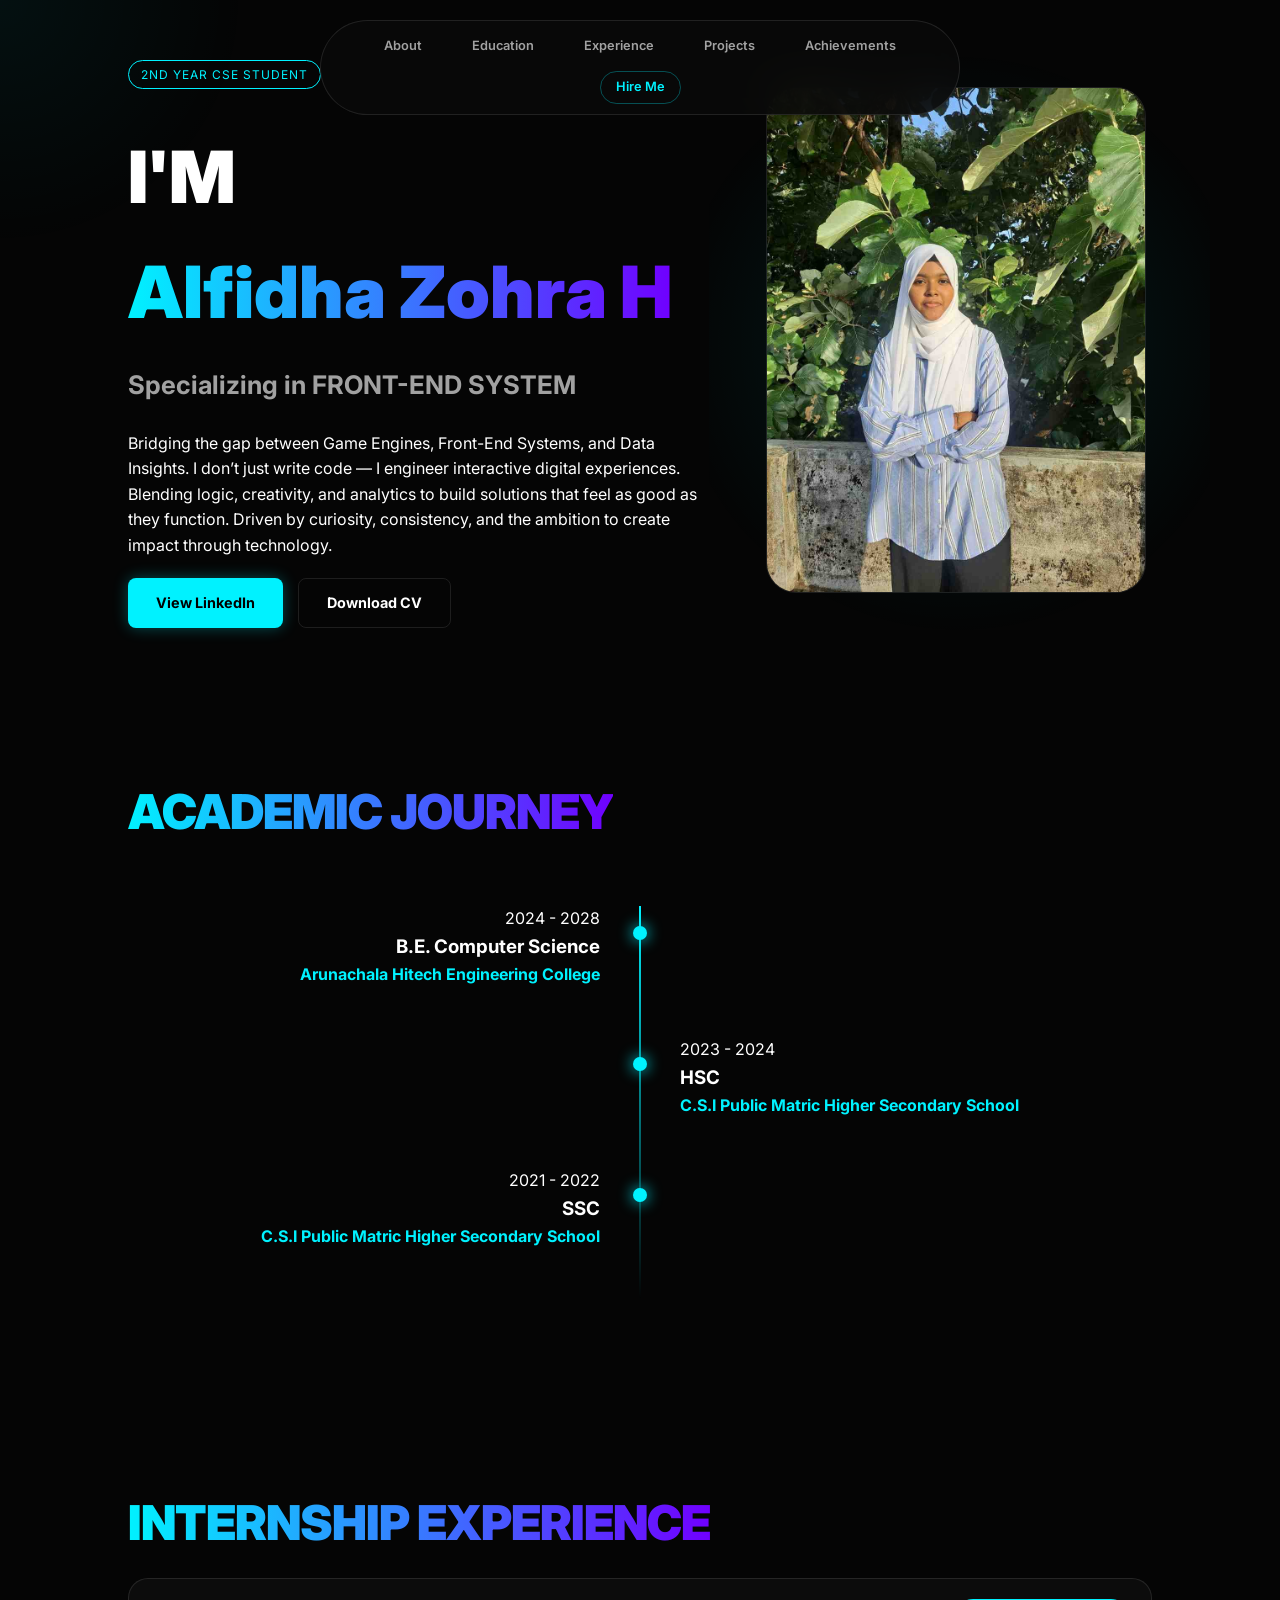
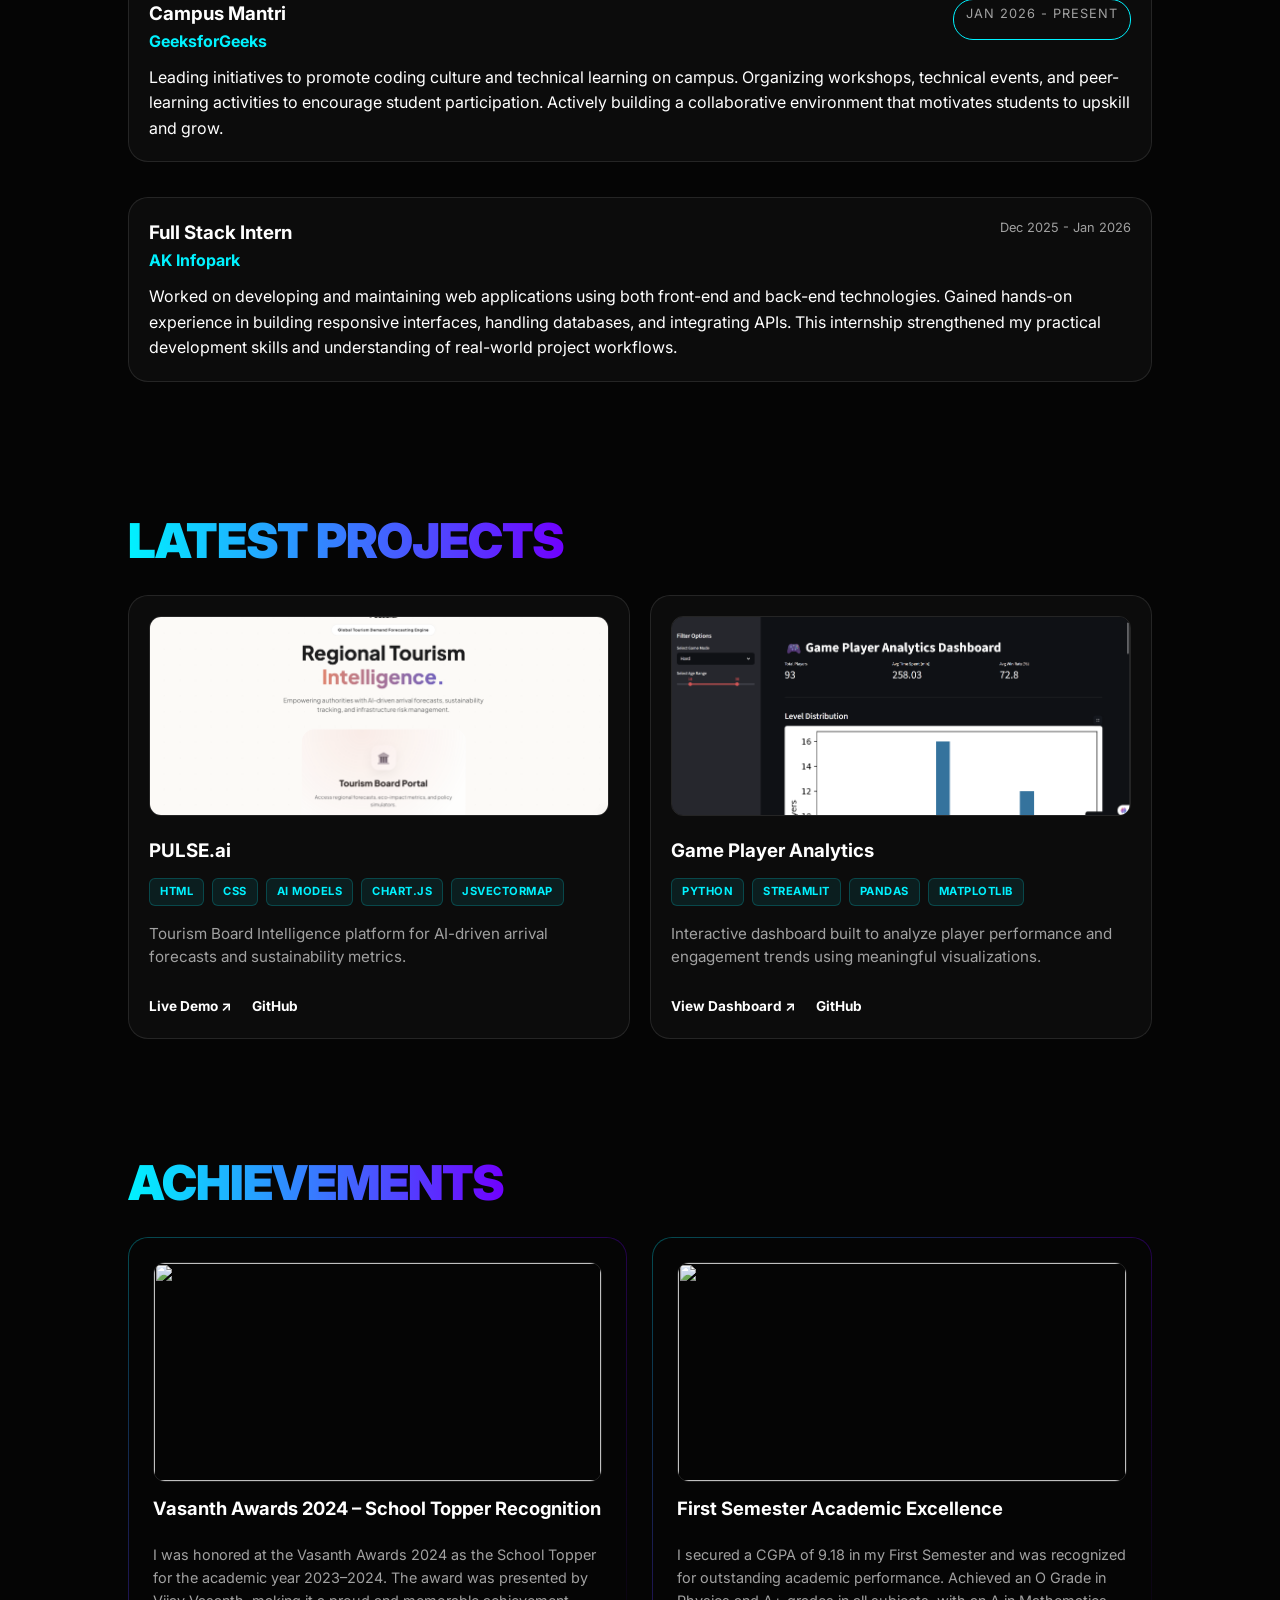
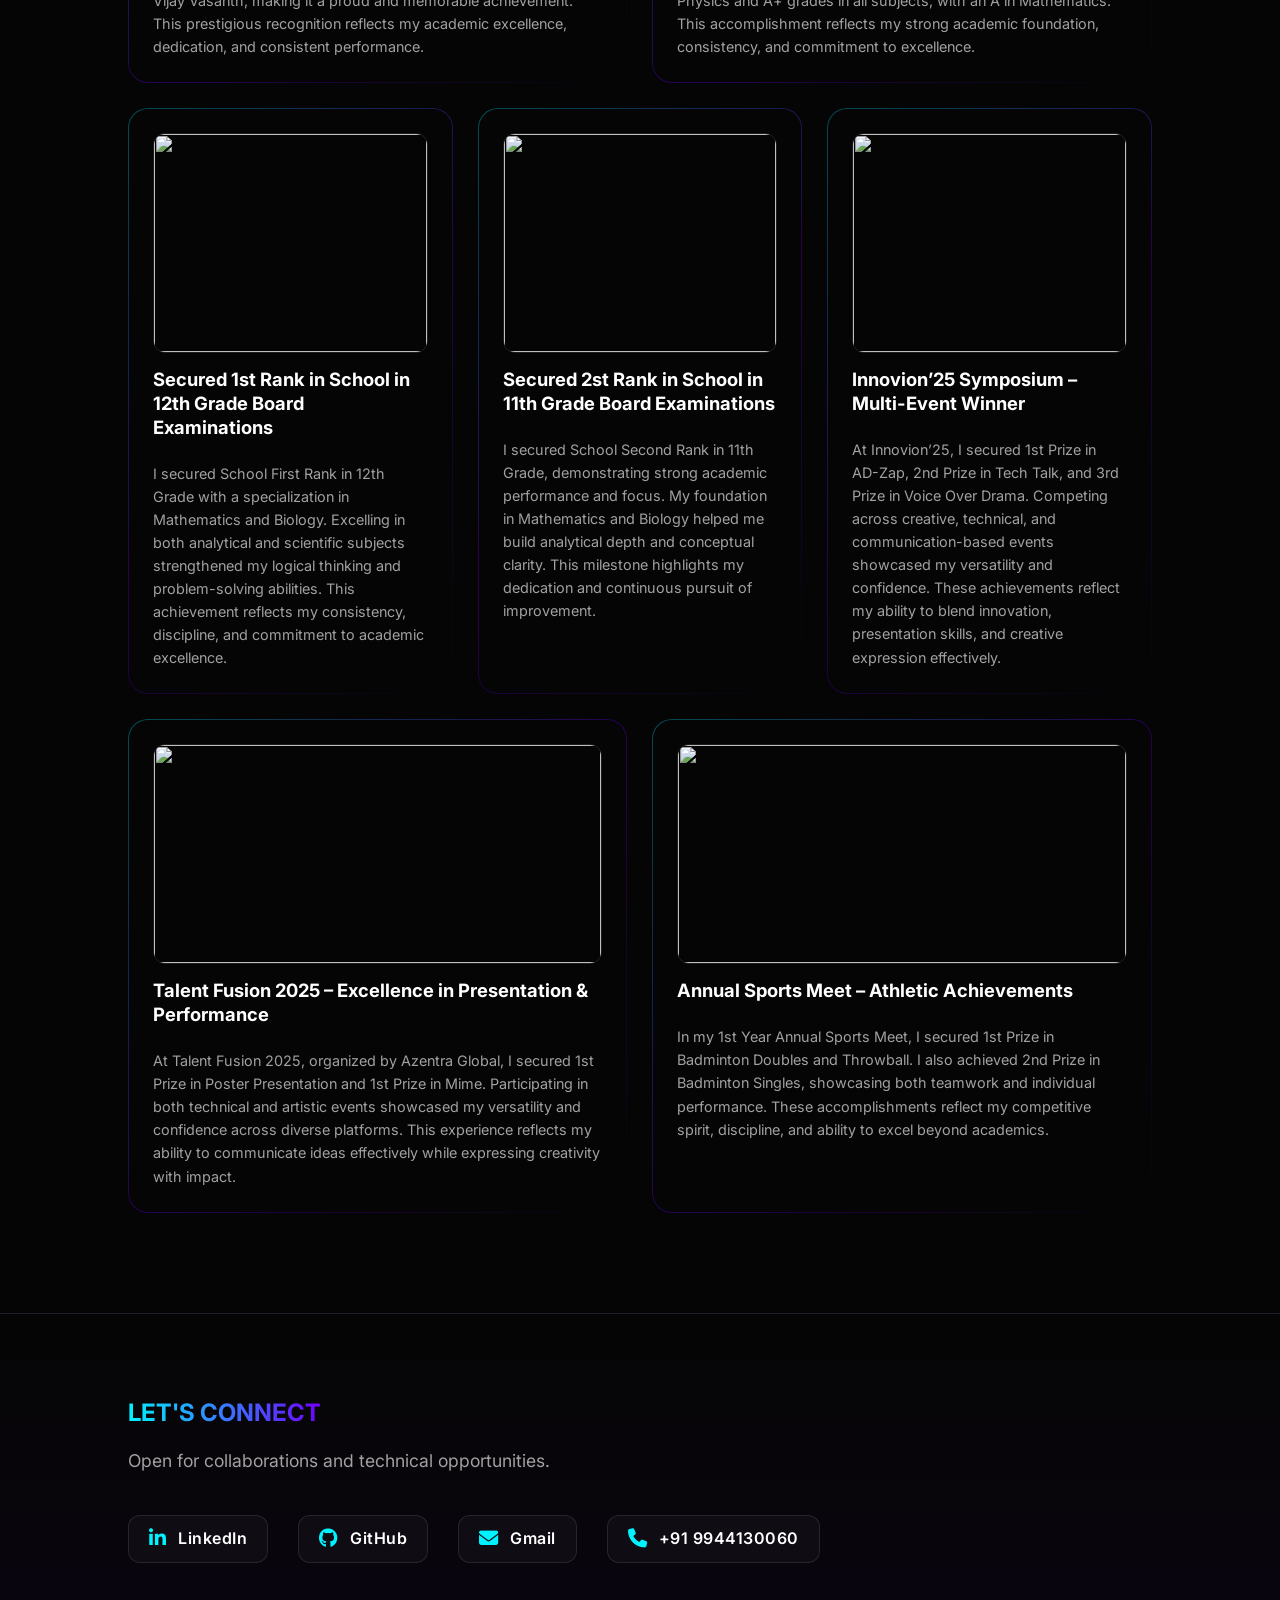
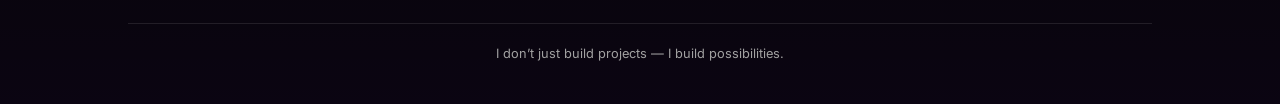
==== index.html @ 0b7560c4 "Added portfolio with pictures" ====
<!DOCTYPE html>
<html lang="en">
<head>
    <meta charset="UTF-8">
    <meta name="viewport" content="width=device-width, initial-scale=1.0">
    <title>Alfidha Zohra H</title>
    <link rel="stylesheet" href="style.css">
    <link href="https://fonts.googleapis.com/css2?family=Inter:wght@400;700;900&display=swap" rel="stylesheet">
    <link rel="stylesheet" href="https://cdnjs.cloudflare.com/ajax/libs/font-awesome/6.5.1/css/all.min.css">
</head>
<body>
    <div id="cursor-glow"></div>
    <nav>
        
        <div class="menu-toggle" id="mobile-menu">
            <span class="bar"></span>
            <span class="bar"></span>
            <span class="bar"></span>
        </div>

        <div class="nav-links" id="nav-list">
            <a href="#about">About</a>
            <a href="#education">Education</a>
            <a href="#experience">Experience</a>
            <a href="#projects">Projects</a>
            <a href="#achievements">Achievements</a>
            <a href="hireme.html" class="nav-cta">Hire Me</a>
        </div>
    </nav>

    <main>
        <section class="hero-section" id="about">
            <div class="hero-container reveal">
                <div class="hero-text">
                    <span class="badge">2nd Year CSE Student</span>
                    <h1 class="hero-name">I'M <span class="gradient-text">Alfidha Zohra H</span></h1>
                    <h2 class="hero-subtitle">Specializing in <span id="typewriter"></span></h2>
                    <p class="about-me">
                        Bridging the gap between Game Engines, Front-End Systems, and Data Insights. 
                        I don’t just write code — I engineer interactive digital experiences.
                        Blending logic, creativity, and analytics to build solutions that feel as good as they function.
                        Driven by curiosity, consistency, and the ambition to create impact through technology.
                    </p>
                    <div class="cta-group">
                        <a href="https://linkedin.com/in/yourprofile" target="_blank" class="btn-primary">View LinkedIn</a>
                        <a href="cv.pdf" download class="btn-secondary">Download CV</a>
                    </div>
                </div>
                <div class="hero-image-box">
                    <div class="image-glow"></div>
                    <img src="pictures/1000274264.jpg" alt="Alfidha Zohra" class="profile-img">
                </div>
            </div>
        </section>

        <section class="education-section" id="education">
            <div class="section-header reveal">
                <h2 class="gradient-text">ACADEMIC JOURNEY</h2>
            </div>
            <div class="timeline-container">
                <div class="timeline-line"></div>
                <div class="timeline-item reveal left">
                    <div class="timeline-dot"></div>
                    <div class="edu-card">
                        <span class="edu-year">2024 - 2028</span>
                        <h3>B.E. Computer Science</h3>
                        <p class="institution">Arunachala Hitech Engineering College</p>
                    </div>
                </div>
                <div class="timeline-item reveal right">
                    <div class="timeline-dot"></div>
                    <div class="edu-card">
                        <span class="edu-year">2023 - 2024</span>
                        <h3>HSC</h3>
                        <p class="institution">C.S.I Public Matric Higher Secondary School</p>
                    </div>
                </div>
                <div class="timeline-item reveal left">
                    <div class="timeline-dot"></div>
                    <div class="edu-card">
                        <span class="edu-year">2021 - 2022</span>
                        <h3>SSC</h3>
                        <p class="institution">C.S.I Public Matric Higher Secondary School</p>
                    </div>
                </div>
            </div>
        </section>

        <section class="content-section" id="experience">
            <div class="section-header reveal">
                <h2 class="gradient-text">Internship Experience</h2>
            </div>
            <div class="experience-container">
                <div class="standard-card reveal right exp-card">
                    <div class="card-glow"></div>
                    <div class="card-header">
                        <div>
                            <h3>Campus Mantri</h3>
                            <p class="institution">GeeksforGeeks</p>
                        </div>
                        <span class="date badge">Jan 2026 - Present</span>
                    </div>
                    <p class="exp-desc">Leading initiatives to promote coding culture and technical learning on campus.
Organizing workshops, technical events, and peer-learning activities to encourage student participation.
Actively building a collaborative environment that motivates students to upskill and grow.</p>
                </div>
                <div class="standard-card reveal left exp-card">
                    <div class="card-glow"></div>
                    <div class="card-header">
                        <div>
                            <h3>Full Stack Intern</h3>
                            <p class="institution">AK Infopark</p>
                        </div>
                        <span class="date">Dec 2025 - Jan 2026</span>
                    </div>
                    <p class="exp-desc">Worked on developing and maintaining web applications using both front-end and back-end technologies.
Gained hands-on experience in building responsive interfaces, handling databases, and integrating APIs.
This internship strengthened my practical development skills and understanding of real-world project workflows.</p>
                </div>
            </div>
        </section>

        <section class="content-section" id="projects">
            <div class="section-header reveal">
                <h2 class="gradient-text">LATEST PROJECTS</h2>
            </div>
            <div class="project-grid">
                <div class="standard-card reveal project-card">
                    <div class="achievement-img-wrapper">
                        <img src="pictures/Screenshot 2026-03-01 112328.png" alt="Project 1" class="achievement-img">
                    </div>
                    <div class="project-content">
                        <h3>PULSE.ai</h3>
                        <div class="tech-stack">
                            <span class="tool-tag">HTML</span>
                            <span class="tool-tag">CSS</span>
                            <span class="tool-tag">AI Models</span>
                            <span class="tool-tag">Chart.js</span>
                            <span class="tool-tag">jsVectorMap</span>
                        </div>
                        <p>Tourism Board Intelligence platform for AI-driven arrival forecasts and sustainability metrics.</p>
                        <div class="project-links">
                            <a href="https://alfidha-zohra.github.io/Pulseai/" class="link-icon" target="_blank" rel="noopener noreferrer">Live Demo ↗</a>
                            <a href="https://github.com/Alfidha-Zohra/Pulseai" class="link-icon" target="_blank" rel="noopener noreferrer">GitHub</a>
                        </div>
                    </div>
                </div>
                <div class="standard-card reveal project-card">
                    <div class="achievement-img-wrapper">
                        <img src="pictures/Screenshot 2026-03-01 112905.png" alt="Project 2" class="achievement-img">
                    </div>
                    <div class="project-content">
                        <h3>Game Player Analytics</h3>
                        <div class="tech-stack">
                            <span class="tool-tag">Python</span>
                            <span class="tool-tag">Streamlit</span>
                            <span class="tool-tag">Pandas</span>
                            <span class="tool-tag">Matplotlib</span>
                        </div>
                        <p>Interactive dashboard built to analyze player performance and engagement trends using meaningful visualizations.</p>
                        <div class="project-links">
                            <a href="https://game-player-analytics-dashboard-gtycxj24kbsvr9jphmywj9.streamlit.app/" target="_blank" rel="noopener noreferrer" class="link-icon">View Dashboard ↗</a>
                            <a href="https://github.com/Alfidha-Zohra/game-player-analytics-dashboard" class="link-icon"  target="_blank" rel="noopener noreferrer">GitHub</a>
                        </div>
                    </div>
                </div>
            </div>
        </section>

        <section class="content-section" id="achievements">
            <div class="section-header reveal">
                <h2 class="gradient-text">ACHIEVEMENTS</h2>
            </div>
            <div class="achievement-staggered-grid">
                <div class="standard-card reveal left-item"><div class="achievement-img-wrapper"><img src="C:\Users\Alfidha\Desktop\pf1\pictures\IMG-20250110-WA0056.jpg" class="achievement-img"></div><h3>Vasanth Awards 2024 – School Topper Recognition</h3><p>I was honored at the Vasanth Awards 2024 as the School Topper for the academic year 2023–2024.
The award was presented by Vijay Vasanth, making it a proud and memorable achievement.
This prestigious recognition reflects my academic excellence, dedication, and consistent performance.</p></div>
                <div class="standard-card reveal left-item"><div class="achievement-img-wrapper"><img src="C:\Users\Alfidha\Desktop\pf1\pictures\IMG-20250505-WA0001.jpg" class="achievement-img"></div><h3>First Semester Academic Excellence</h3> <p>I secured a CGPA of 9.18 in my First Semester and was recognized for outstanding academic performance.
Achieved an O Grade in Physics and A+ grades in all subjects, with an A in Mathematics.
This accomplishment reflects my strong academic foundation, consistency, and commitment to excellence.</p></div>

                <div class="standard-card reveal right-item"><div class="achievement-img-wrapper"><img src="C:\Users\Alfidha\Desktop\pf1\pictures\IMG-20250114-WA0033.jpg" class="achievement-img"></div><h3>Secured 1st Rank in School in 12th Grade Board Examinations</h3><p>I secured School First Rank in 12th Grade with a specialization in Mathematics and Biology.
Excelling in both analytical and scientific subjects strengthened my logical thinking and problem-solving abilities.
This achievement reflects my consistency, discipline, and commitment to academic excellence.</p></div>
                
                <div class="standard-card reveal right-item"><div class="achievement-img-wrapper"><img src="C:\Users\Alfidha\Desktop\pf1\pictures\IMG_20260301_120342.jpg" class="achievement-img"></div><h3>Secured 2st Rank in School in 11th Grade Board Examinations</h3> <p>I secured School Second Rank in 11th Grade, demonstrating strong academic performance and focus.
My foundation in Mathematics and Biology helped me build analytical depth and conceptual clarity.
This milestone highlights my dedication and continuous pursuit of improvement.</p></div>
                <div class="standard-card reveal left-item"><div class="achievement-img-wrapper"><img src="C:\Users\Alfidha\Desktop\pf1\pictures\IMG-20250919-WA0012.jpg" class="achievement-img"></div><h3>Innovion’25 Symposium – Multi-Event Winner</h3><p>At Innovion’25, I secured 1st Prize in AD-Zap, 2nd Prize in Tech Talk, and 3rd Prize in Voice Over Drama.
Competing across creative, technical, and communication-based events showcased my versatility and confidence.
These achievements reflect my ability to blend innovation, presentation skills, and creative expression effectively.</p></div>
                <div class="standard-card reveal right-item"><div class="achievement-img-wrapper"><img src="C:\Users\Alfidha\Desktop\pf1\pictures\IMG20251223203717.jpg" class="achievement-img"></div><h3>Talent Fusion 2025 – Excellence in Presentation & Performance</h3> <p>At Talent Fusion 2025, organized by Azentra Global, I secured 1st Prize in Poster Presentation and 1st Prize in Mime.
Participating in both technical and artistic events showcased my versatility and confidence across diverse platforms.
This experience reflects my ability to communicate ideas effectively while expressing creativity with impact.</p></div>
                <div class="standard-card reveal left-item"><div class="achievement-img-wrapper"><img src="C:\Users\Alfidha\Desktop\pf1\pictures\IMG20260301123022.jpg" class="achievement-img"></div><h3>Annual Sports Meet – Athletic Achievements</h3><p>In my 1st Year Annual Sports Meet, I secured 1st Prize in Badminton Doubles and Throwball.
I also achieved 2nd Prize in Badminton Singles, showcasing both teamwork and individual performance.
These accomplishments reflect my competitive spirit, discipline, and ability to excel beyond academics.</p></div>
            </div>
        </section>
    </main>

    
    <footer class="footer-section">
        <div class="footer-container">
            <div class="footer-content">
                <h2 class="gradient-text">LET'S CONNECT</h2>
                <p class="footer-tagline">Open for collaborations and technical opportunities.</p>
                
                <div class="social-links">
                    <a href="https://www.linkedin.com/in/alfidhazohrah/" target="_blank" rel="noopener noreferrer" class="social-item">
                        <i class="fab fa-linkedin-in"></i>
                        <span class="social-text">LinkedIn</span>
                    </a>
                    <a href="https://github.com/Alfidha-Zohra" target="_blank" rel="noopener noreferrer" class="social-item">
                        <i class="fab fa-github"></i>
                        <span class="social-text">GitHub</span>
                    </a>
                    <a href="mailto:alfidhahaja@gmail.com" class="social-item">
                        <i class="fas fa-envelope"></i>
                        <span class="social-text">Gmail</span>
                    </a>
                    <a href="tel:+91XXXXXXXXXX" class="social-item">
                        <i class="fas fa-phone"></i>
                        <span class="social-text">+91 9944130060</span>
                    </a>
                </div>
            </div>
            
            <div class="footer-bottom">
                <p> I don’t just build projects — I build possibilities.</p>
            </div>
        </div>
    </footer>

    <button id="backToTop" class="back-to-top" aria-label="Back to Top">
        <span class="arrow">↑</span>
        <div class="inner-glow"></div>
    </button>

    <script src="script.js"></script>

</body>
</html>
---- style.css ----
/* --- 1. CORE VARIABLES & RESET --- */
:root {
    --bg: #050505;
    --accent: #00f2ff;
    --purple: #7000ff;
    --text-main: #ffffff;
    --text-dim: #a1a1a1;
    --border: rgba(255, 255, 255, 0.1);
    --card-bg: rgba(255, 255, 255, 0.03);
}

* {
    margin: 0;
    padding: 0;
    box-sizing: border-box;
}

html {
    scroll-behavior: smooth;
}

body {
    background-color: var(--bg);
    color: var(--text-main);
    font-family: 'Inter', sans-serif;
    overflow-x: hidden;
    line-height: 1.6;
}

/* --- 2. REUSABLE COMPONENTS --- */
.gradient-text {
    background: linear-gradient(90deg, var(--accent), var(--purple));
    background-clip: text; /* Standard property */
    -webkit-background-clip: text; /* Vendor prefix for Chrome/Safari */
    -webkit-text-fill-color: transparent; /* Required for the clip to show the background */
    display: inline-block;
}

.badge {
    font-size: 0.75rem;
    text-transform: uppercase;
    letter-spacing: 1px;
    border: 1px solid var(--accent);
    color: var(--accent);
    padding: 4px 12px;
    border-radius: 20px;
    display: inline-block;
    margin-bottom: 15px;
}

.standard-card {
    background: var(--card-bg);
    border: 1px solid var(--border);
    border-radius: 20px;
    padding: 30px;
    transition: all 0.4s cubic-bezier(0.175, 0.885, 0.32, 1.275);
    position: relative;
    overflow: hidden;
}

.standard-card:hover {
    border-color: var(--accent);
    transform: translateY(-8px);
    box-shadow: 0 10px 30px rgba(0, 242, 255, 0.1);
}

/* --- 3. NAVIGATION --- */
nav {
    position: fixed;
    top: 25px;
    left: 50%;
    transform: translateX(-50%);
    background: rgba(10, 10, 10, 0.8);
    backdrop-filter: blur(15px);
    border: 1px solid var(--border);
    padding: 12px 30px;
    border-radius: 100px;
    display: flex;
    align-items: center;
    gap: 30px;
    z-index: 1000;
}

.nav-links a {
    color: var(--text-dim);
    text-decoration: none;
    font-size: 0.85rem;
    transition: 0.3s;
    margin: 0 10px;
}

.nav-links a:hover {
    color: var(--accent);
}

.nav-cta {
    color: var(--accent) !important;
    font-weight: bold;
}

/* --- 4. HERO SECTION --- */
.hero-section {
    min-height: 100vh;
    display: flex;
    align-items: center;
    padding: 100px 10%;
}

.hero-container {
    display: flex;
    justify-content: space-between;
    align-items: center;
    width: 100%;
    gap: 60px;
}

.hero-text { flex: 1.2; }
.hero-name { font-size: clamp(2.5rem, 6vw, 4.5rem); font-weight: 900; margin: 15px 0; }
.hero-subtitle { font-size: 1.6rem; color: var(--text-dim); margin-bottom: 25px; }

.hero-image-box {
    flex: 0.8;
    position: relative;
}

.profile-img {
    width: 100%;
    max-width: 380px;
    border-radius: 30px;
    border: 1px solid var(--border);
    position: relative;
    z-index: 2;
}

.image-glow {
    position: absolute;
    top: -15%;
    left: -15%;
    width: 130%;
    height: 130%;
    background: radial-gradient(circle, rgba(0, 242, 255, 0.1) 0%, transparent 70%);
}

/* --- 5. EDUCATION TIMELINE --- */
.education-section { padding: 100px 10%; }
.timeline-container { position: relative; max-width: 900px; margin: 40px auto; }
.timeline-line { 
    position: absolute; left: 50%; transform: translateX(-50%);
    width: 2px; height: 100%; background: linear-gradient(to bottom, var(--accent), transparent);
}

.timeline-item { position: relative; width: 50%; margin-bottom: 50px; }
.timeline-item.left { left: 0; padding-right: 40px; text-align: right; }
.timeline-item.right { left: 50%; padding-left: 40px; }

.timeline-dot {
    position: absolute; top: 20px; width: 14px; height: 14px;
    background: var(--accent); border-radius: 50%; box-shadow: 0 0 15px var(--accent);
}
.left .timeline-dot { right: -7px; }
.right .timeline-dot { left: -7px; }

/* --- 6. EXPERIENCE (THE "FIXED" SIZE SECTION) --- */
.experience-container {
    max-width: 800px; /* Prevents the boxes from being too large */
    margin: 50px auto;
    display: flex;
    flex-direction: column;
    gap: 25px;
}

.exp-card { position: relative; }
.card-header { display: flex; justify-content: space-between; margin-bottom: 10px; }
.institution { color: var(--accent); font-weight: 700; }
.date { font-size: 0.8rem; color: var(--text-dim); }

/* --- 7. PROJECTS GRID --- */
.project-grid {
    display: grid;
    grid-template-columns: repeat(auto-fit, minmax(300px, 1fr));
    gap: 30px;
    max-width: 1100px;
    margin: 40px auto;
}

/* --- 8. STAGGERED ACHIEVEMENTS --- */
.achievement-staggered-grid {
    display: grid;
    grid-template-columns: 1fr 1fr;
    gap: 40px;
    max-width: 1100px;
    margin: 0 auto;
    align-items: start;
}

.right-item { margin-top: 100px; } /* Creates the staggered effect */
.left-item { margin-bottom: 40px; }

.achievement-img-wrapper {
    width: 100%;
    height: 220px;
    overflow: hidden;
    border-radius: 12px;
    margin-bottom: 20px;
}

.achievement-img {
    width: 100%;
    height: 100%;
    object-fit: cover;
    transition: 0.5s;
}

.standard-card:hover .achievement-img { transform: scale(1.1); }

/* --- 9. ANIMATIONS & REVEALS --- */
#cursor-glow {
    position: fixed; width: 500px; height: 500px;
    background: radial-gradient(circle, rgba(0, 242, 255, 0.05) 0%, transparent 70%);
    pointer-events: none; transform: translate(-50%, -50%); z-index: 0;
}

.reveal {
    opacity: 0;
    transition: all 0.8s ease-out;
}

.reveal.left { transform: translateX(-60px); }
.reveal.right { transform: translateX(60px); }
.reveal.active {
    opacity: 1;
    transform: translate(0, 0);
}

/* --- 10. RESPONSIVE DESIGN --- */
@media (max-width: 900px) {
    .hero-container { flex-direction: column; text-align: center; }
    .hero-image-box { order: -1; }
    
    .timeline-line { left: 20px; }
    .timeline-item { width: 100%; padding-left: 50px !important; text-align: left !important; }
    .timeline-item.right { left: 0; }
    .timeline-dot { left: 13px !important; }
    
    .achievement-staggered-grid { grid-template-columns: 1fr; }
    .right-item { margin-top: 0; }
    
    nav { width: 90%; justify-content: center; }
}

/* --- CTA BUTTONS STYLING --- */
.cta-group {
    display: flex;
    gap: 15px;
    margin-top: 20px;
}

.btn-primary, .btn-secondary {
    padding: 12px 28px;
    border-radius: 8px;
    font-weight: 700;
    font-size: 0.9rem;
    cursor: pointer;
    transition: all 0.3s ease;
    text-decoration: none;
    display: inline-flex;
    align-items: center;
    justify-content: center;
}

/* View LinkedIn Button */
.btn-primary {
    background: var(--accent);
    color: #000;
    border: none;
    box-shadow: 0 0 15px rgba(0, 242, 255, 0.3);
}

.btn-primary:hover {
    transform: translateY(-3px);
    box-shadow: 0 0 25px rgba(0, 242, 255, 0.5);
    background: #fff; /* Slight color shift on hover */
}

/* Download CV Button */
.btn-secondary {
    background: transparent;
    color: #fff;
    border: 1px solid var(--border);
}

.btn-secondary:hover {
    background: rgba(255, 255, 255, 0.05);
    border-color: var(--accent);
    color: var(--accent);
    transform: translateY(-3px);
}

/* Fix for mobile: stack buttons if screen is too small */
@media (max-width: 480px) {
    .cta-group {
        flex-direction: column;
        width: 100%;
    }
    .btn-primary, .btn-secondary {
        width: 100%;
    }
}
/* --- ALIGNMENT & SIZING FIX --- */

/* 1. Ensure all sections have the exact same horizontal padding */
section, .hero-section {
    padding: 100px 10%; /* 10% is your "alignment line" */
    display: flex;
    flex-direction: column;
    align-items: flex-start; /* Forces everything inside to the left */
}

/* 2. Massive Left-Aligned Headings */
.section-header {
    text-align: left; /* Alignment fix */
    margin-bottom: 60px;
    width: 100%;
}

.section-header h2 {
    font-size: clamp(2.5rem, 5vw, 4rem); /* Same scale as your Hero name */
    font-weight: 900;
    text-transform: uppercase;
    letter-spacing: -1px;
    line-height: 1;
}

.section-header p {
    font-size: 1.1rem;
    color: var(--text-dim);
    margin-top: 10px;
}

/* 3. Adjust Containers to align with the Header */
.experience-container, 
.project-grid, 
.achievement-staggered-grid, 
.timeline-container {
    width: 100%;
    max-width: 1200px; /* Increased max-width for a more open look */
    margin-left: 0;    /* Aligns them to the left of the section */
    margin-right: 0;
}

/* --- SPECIFIC ADJUSTMENTS --- */

/* Keep the Education line centered in its container if you prefer, 
   but move the container to the left */
.timeline-container {
    margin-left: 0;
}

/* Ensure project and achievement grids start from the left */
.project-grid, .achievement-staggered-grid {
    justify-items: start;
}

/* Mobile Fix: Ensure padding stays consistent */
@media (max-width: 900px) {
    section {
        padding: 80px 5%;
    }
    .section-header h2 {
        font-size: 2.5rem;
    }
}
/* --- 11. PROJECT CARD ENHANCEMENTS (TOOLS & LINKS) --- */

.project-card {
    display: flex;
    flex-direction: column;
    height: 100%;
}

.project-content {
    display: flex;
    flex-direction: column;
    gap: 12px;
    margin-top: 10px;
}

/* Technology Tags (The small tool boxes) */
.tech-stack {
    display: flex;
    flex-wrap: wrap;
    gap: 8px;
    margin-bottom: 5px;
}

.tool-tag {
    background: rgba(0, 242, 255, 0.08); /* Light glow background */
    border: 1px solid rgba(0, 242, 255, 0.2);
    color: var(--accent);
    font-size: 0.7rem;
    padding: 4px 10px;
    border-radius: 6px;
    font-weight: 700;
    text-transform: uppercase;
    letter-spacing: 0.5px;
    transition: 0.3s ease;
}

.tool-tag:hover {
    background: var(--accent);
    color: #000;
    transform: translateY(-2px);
}

/* Project Action Links */
.project-links {
    display: flex;
    gap: 20px;
    margin-top: auto; /* Pushes links to the bottom of the card */
    padding-top: 15px;
}

.link-icon {
    color: var(--text-main);
    text-decoration: none;
    font-size: 0.85rem;
    font-weight: 700;
    transition: 0.3s;
    display: flex;
    align-items: center;
    gap: 5px;
}

.link-icon:hover {
    color: var(--accent);
    text-shadow: 0 0 8px rgba(0, 242, 255, 0.4);
}

/* Fix for Project Description */
.project-content p {
    font-size: 0.95rem;
    color: var(--text-dim);
    line-height: 1.5;
}

/* Ensure Project Images stay consistent */
.project-card .achievement-img-wrapper {
    height: 200px;
    width: 100%;
    margin-bottom: 10px;
}
/* Fix for Achievement Card spacing */
.achievement-staggered-grid .standard-card {
    display: flex;
    flex-direction: column;
    justify-content: flex-start;
}

.achievement-staggered-grid p {
    font-size: 0.9rem;
    color: var(--text-dim);
    margin-top: 10px;
}

/* Ensure images don't stretch */
.achievement-img-wrapper img {
    object-position: center;
}

/* --- UPDATED ALIGNMENT & SPACING --- */

section, .hero-section {
    padding: 60px 10%; /* Reduced from 100px to 60px */
    display: flex;
    flex-direction: column;
    align-items: flex-start;
    min-height: auto; /* Changed from 100vh to prevent forced empty space */
}

.section-header {
    text-align: left;
    margin-bottom: 30px; /* Reduced from 60px */
    width: 100%;
}

.section-header h2 {
    font-size: clamp(2rem, 4vw, 3rem); /* Slightly smaller to fit better */
    font-weight: 900;
    text-transform: uppercase;
    letter-spacing: -1px;
    line-height: 1;
}

/* --- COMPACT GRIDS --- */

.experience-container, 
.project-grid, 
.achievement-staggered-grid {
    width: 100%;
    max-width: 1200px;
    margin: 0; /* Removed auto margins */
    gap: 20px; /* Consistent tight spacing */
}

/* Remove the 100px staggered offset that creates big gaps */
.right-item { 
    margin-top: 0 !important; 
}

.left-item { 
    margin-bottom: 0 !important; 
}

/* Adjust Achievement Grid for better flow */
.achievement-staggered-grid {
    grid-template-columns: repeat(auto-fit, minmax(300px, 1fr)); /* Better than fixed 1fr 1fr */
    align-items: stretch;
}

.standard-card {
    padding: 20px; /* Reduced from 30px */
    height: auto;
}

.exp-card {
    margin-bottom: 15px; /* Tighten gap between cards */
}

footer {
    margin-top: 40px;
    padding-bottom: 40px;
}
/* --- ENHANCED ACHIEVEMENTS SECTION --- */

.achievement-staggered-grid {
    display: grid;
    grid-template-columns: repeat(auto-fit, minmax(320px, 1fr)); /* Better responsiveness */
    gap: 25px;
    max-width: 1200px;
    margin: 0;
    align-items: stretch; /* Makes all cards in a row equal height */
}

/* Remove the old staggered margins that caused the "odd" gaps */
.right-item, .left-item { 
    margin-top: 0 !important; 
    margin-bottom: 0 !important; 
}

/* Achievement Card Glassmorphism */
.achievement-staggered-grid .standard-card {
    background: rgba(255, 255, 255, 0.02);
    backdrop-filter: blur(10px);
    border: 1px solid rgba(255, 255, 255, 0.05);
    display: flex;
    flex-direction: column;
    padding: 20px;
    height: 100%; /* Ensures cards fill the grid slot */
}

/* Image Polish */
.achievement-img-wrapper {
    width: 100%;
    height: 200px; /* Fixed height for consistency */
    border-radius: 12px;
    margin-bottom: 15px;
    border: 1px solid var(--border);
}

.achievement-img {
    width: 100%;
    height: 100%;
    object-fit: cover; /* Prevents stretching */
    filter: grayscale(30%); /* Subtle aesthetic touch */
    transition: 0.5s ease;
}

.standard-card:hover .achievement-img {
    filter: grayscale(0%);
    transform: scale(1.05);
}

/* Eye-Catching Hover Effects */
.achievement-staggered-grid .standard-card:hover {
    border-color: var(--accent);
    box-shadow: 0 0 20px rgba(0, 242, 255, 0.15), 
                inset 0 0 15px rgba(0, 242, 255, 0.05);
    transform: translateY(-10px);
}

/* Subtle pulse for the Achievement Headers */
.achievement-staggered-grid h3 {
    font-size: 1.2rem;
    margin-bottom: 10px;
    color: #fff;
    transition: 0.3s;
}

.standard-card:hover h3 {
    color: var(--accent);
}

.achievement-staggered-grid p {
    font-size: 0.9rem;
    color: var(--text-dim);
    line-height: 1.5;
}

/* --- TRENDY BENTO GRID FOR ACHIEVEMENTS --- */

.achievement-staggered-grid {
    display: grid;
    /* Creates 3 columns that adjust based on screen size */
    grid-template-columns: repeat(3, 1fr); 
    grid-auto-rows: minmax(300px, auto);
    gap: 20px;
    max-width: 1200px;
    margin: 0 auto;
}

/* Reset the old staggered offsets */
.right-item, .left-item { 
    margin-top: 0 !important; 
    margin-bottom: 0 !important; 
}

/* Make specific cards "Feature" cards (Taking 2 columns) */
/* This creates the trendy "Bento" look */
.achievement-staggered-grid .standard-card:nth-child(1),
.achievement-staggered-grid .standard-card:nth-child(6) {
    grid-column: span 2;
}

/* Achievement Card Polish */
.achievement-staggered-grid .standard-card {
    background: rgba(255, 255, 255, 0.03);
    backdrop-filter: blur(12px);
    border: 1px solid var(--border);
    display: flex;
    flex-direction: column;
    padding: 24px;
    height: 100%;
    border-radius: 24px; /* More rounded for a modern look */
}

/* Image container styling */
.achievement-img-wrapper {
    width: 100%;
    height: 180px; 
    border-radius: 16px;
    margin-bottom: 18px;
    overflow: hidden;
}

.achievement-img {
    width: 100%;
    height: 100%;
    object-fit: cover;
    transition: transform 0.6s cubic-bezier(0.2, 1, 0.3, 1);
}

/* Hover Animation: Scale image and glow border */
.standard-card:hover {
    border-color: var(--accent);
    box-shadow: 0 0 30px rgba(0, 242, 255, 0.1);
}

.standard-card:hover .achievement-img {
    transform: scale(1.1);
}

/* Responsive: Switch to 1 column on mobile */
@media (max-width: 900px) {
    .achievement-staggered-grid {
        grid-template-columns: 1fr;
    }
    .achievement-staggered-grid .standard-card:nth-child(1),
    .achievement-staggered-grid .standard-card:nth-child(6) {
        grid-column: span 1;
    }
}
/* --- 2-3-2 SYMMETRICAL ACHIEVEMENT GRID --- */

.achievement-staggered-grid {
    display: grid;
    /* Create a 6-column base to allow math for 2 and 3 items per row */
    grid-template-columns: repeat(6, 1fr); 
    gap: 25px;
    max-width: 1200px;
    margin: 0 auto;
}

/* Base Card Styling */
.achievement-staggered-grid .standard-card {
    grid-column: span 2; /* Default: 3 cards per row (6 / 2 = 3) */
    background: rgba(255, 255, 255, 0.03);
    backdrop-filter: blur(15px);
    border: 1px solid var(--border);
    border-radius: 20px;
    padding: 25px;
    display: flex;
    flex-direction: column;
    transition: all 0.5s cubic-bezier(0.4, 0, 0.2, 1);
}

/* Row 1: The first 2 cards (3 columns each) */
.achievement-staggered-grid .standard-card:nth-child(1),
.achievement-staggered-grid .standard-card:nth-child(2) {
    grid-column: span 3;
}

/* Row 2: The next 3 cards (already span 2 by default) */

/* Row 3: The final 2 cards (3 columns each) */
.achievement-staggered-grid .standard-card:nth-child(6),
.achievement-staggered-grid .standard-card:nth-child(7) {
    grid-column: span 3;
}

/* Reset any old staggered margins */
.right-item, .left-item { 
    margin-top: 0 !important; 
    margin-bottom: 0 !important; 
}

/* Image Consistency */
.achievement-img-wrapper {
    width: 100%;
    height: 220px;
    border-radius: 12px;
    overflow: hidden;
    margin-bottom: 15px;
}

.achievement-img {
    width: 100%;
    height: 100%;
    object-fit: cover;
    transition: 0.6s ease;
}

/* Hover Animation */
.standard-card:hover {
    border-color: var(--accent);
    transform: translateY(-10px) scale(1.02);
    box-shadow: 0 15px 40px rgba(0, 242, 255, 0.15);
}

/* Mobile Responsiveness: Stack to 1 column */
@media (max-width: 900px) {
    .achievement-staggered-grid {
        grid-template-columns: 1fr;
    }
    .achievement-staggered-grid .standard-card {
        grid-column: span 1 !important;
    }
}

.achievement-staggered-grid h3 {
    font-size: 1.15rem;
    line-height: 1.3;
    margin-bottom: 12px;
    color: var(--text-main);
}

.achievement-staggered-grid p {
    font-size: 0.9rem;
    color: var(--text-dim);
    line-height: 1.6;
}

/* Add a subtle glow behind the first/last rows to emphasize the 2-3-2 look */
.achievement-staggered-grid .standard-card:nth-child(odd):hover {
    box-shadow: 0 15px 40px rgba(112, 0, 255, 0.15); /* Purple glow for odd cards */
}

/* --- GRADIENT BORDER EFFECT --- */

.achievement-staggered-grid .standard-card {
    position: relative;
    background: var(--bg); /* Solid background to clip against the gradient */
    border: none; /* Remove the old border */
    z-index: 1;
}

/* The Gradient "Frame" */
.achievement-staggered-grid .standard-card::before {
    content: "";
    position: absolute;
    top: -1px; 
    left: -1px; 
    right: -1px; 
    bottom: -1px;
    background: linear-gradient(135deg, var(--accent), var(--purple), transparent);
    border-radius: 20px;
    z-index: -1;
    opacity: 0.3; /* Subtle when not hovered */
    transition: opacity 0.4s ease;
}

/* Inner Background to keep content readable */
.achievement-staggered-grid .standard-card::after {
    content: "";
    position: absolute;
    inset: 1px; /* Creates the 1px border look */
    background: var(--bg);
    border-radius: 19px;
    z-index: -1;
}

/* Hover State: Make the border glow intensely */
.achievement-staggered-grid .standard-card:hover::before {
    opacity: 1;
    background: linear-gradient(135deg, var(--accent), #fff, var(--purple));
}

.achievement-staggered-grid .standard-card:hover {
    box-shadow: 0 0 25px rgba(0, 242, 255, 0.2);
}

/* Correcting the Span Logic for 7 items */
.achievement-staggered-grid .standard-card:nth-child(1),
.achievement-staggered-grid .standard-card:nth-child(2),
.achievement-staggered-grid .standard-card:nth-child(6),
.achievement-staggered-grid .standard-card:nth-child(7) {
    grid-column: span 3;
}

.achievement-staggered-grid .standard-card:nth-child(3),
.achievement-staggered-grid .standard-card:nth-child(4),
.achievement-staggered-grid .standard-card:nth-child(5) {
    grid-column: span 2;
}

.achievement-img-wrapper {
    overflow: hidden;
    border-radius: 12px;
}

.achievement-img {
    transition: transform 0.8s cubic-bezier(0.2, 1, 0.3, 1);
}

.standard-card:hover .achievement-img {
    transform: scale(1.1);
}

/* --- FOOTER STYLING --- */
.footer-section {
    padding: 80px 10% 40px 10%;
    background: linear-gradient(to top, rgba(112, 0, 255, 0.05), transparent);
    border-top: 1px solid var(--border);
    width: 100%;
}

.footer-container {
    max-width: 1200px;
    width: 100%;
}

.footer-tagline {
    color: var(--text-dim);
    margin: 15px 0 40px 0;
    font-size: 1.1rem;
}

.social-links {
    display: flex;
    gap: 30px;
    flex-wrap: wrap;
}

.social-item {
    display: flex;
    align-items: center;
    gap: 12px;
    text-decoration: none;
    color: var(--text-main);
    padding: 10px 20px;
    background: var(--card-bg);
    border: 1px solid var(--border);
    border-radius: 12px;
    transition: all 0.3s ease;
}

.social-icon {
    font-weight: 900;
    color: var(--accent);
    font-family: 'Courier New', Courier, monospace;
}

.social-item:hover {
    border-color: var(--accent);
    background: rgba(0, 242, 255, 0.05);
    transform: translateY(-5px);
    box-shadow: 0 5px 15px rgba(0, 242, 255, 0.1);
}

.footer-bottom {
    margin-top: 60px;
    padding-top: 20px;
    border-top: 1px solid var(--border);
    color: var(--text-dim);
    font-size: 0.8rem;
    text-align: center;
}

/* Mobile Fix */
@media (max-width: 600px) {
    .social-links {
        flex-direction: column;
        gap: 15px;
    }
}

/* --- BACK TO TOP STYLING --- */
.back-to-top {
    position: fixed;
    bottom: 30px;
    right: 30px;
    width: 50px;
    height: 50px;
    background: rgba(5, 5, 5, 0.8);
    backdrop-filter: blur(10px);
    border: 1px solid var(--border);
    border-radius: 50%;
    color: var(--accent);
    font-size: 1.5rem;
    cursor: pointer;
    display: flex;
    align-items: center;
    justify-content: center;
    transition: all 0.4s cubic-bezier(0.175, 0.885, 0.32, 1.275);
    opacity: 0;
    visibility: hidden;
    z-index: 9999;
}

/* Make it visible when active */
.back-to-top.show {
    opacity: 1;
    visibility: visible;
    transform: translateY(0);
}

.back-to-top:not(.show) {
    transform: translateY(20px);
}

/* Neon Glow Effect on Hover */
.back-to-top:hover {
    border-color: var(--accent);
    color: #fff;
    box-shadow: 0 0 20px rgba(0, 242, 255, 0.4);
    transform: translateY(-5px) scale(1.1);
}

.back-to-top .arrow {
    position: relative;
    z-index: 2;
    transition: 0.3s;
}

.back-to-top:hover .arrow {
    animation: bounceUp 0.6s infinite alternate;
}

@keyframes bounceUp {
    from { transform: translateY(0); }
    to { transform: translateY(-5px); }
}

/* --- FOOTER LOGO STYLING --- */

.social-item i {
    font-size: 1.2rem;
    color: var(--accent); /* Matches your neon cyan */
    transition: 0.3s ease;
}

.social-item:hover i {
    color: #fff;
    transform: scale(1.2);
    text-shadow: 0 0 10px var(--accent);
}

/* Specific Brand Colors on Hover (Optional) */
.social-item:hover .fa-linkedin-in { color: #0077b5; }
.social-item:hover .fa-github { color: #fafafa; }
.social-item:hover .fa-envelope { color: #ea4335; }

.social-text {
    font-weight: 600;
    letter-spacing: 0.5px;
}

.social-item:active {
    transform: scale(0.95);
    background: var(--accent);
    color: #000;
}

.social-item:active i {
    color: #000;
}

/* --- 3. NAVIGATION (UPDATED) --- */
nav {
    position: fixed;
    top: 20px;
    left: 50%;
    transform: translateX(-50%);
    background: rgba(10, 10, 10, 0.85);
    backdrop-filter: blur(20px);
    border: 1px solid var(--border);
    padding: 10px 20px;
    border-radius: 100px;
    display: flex;
    justify-content: center;
    align-items: center;
    z-index: 1000;
    width: fit-content;
    max-width: 95%; /* Prevents hitting the edges of the phone */
}

.nav-links {
    display: flex;
    align-items: center;
    justify-content: center;
    flex-wrap: wrap; /* Allows links to wrap to a second line if needed */
    gap: 10px;
}

.nav-links a {
    color: var(--text-dim);
    text-decoration: none;
    font-size: 0.8rem; /* Slightly smaller for mobile-first fit */
    font-weight: 600;
    transition: 0.3s;
    padding: 5px 10px;
    white-space: nowrap; /* Prevents a single word like "Education" from breaking */
}

.nav-links a:hover {
    color: var(--accent);
}

.nav-cta {
    color: var(--accent) !important;
    border: 1px solid rgba(0, 242, 255, 0.3);
    border-radius: 20px;
    padding: 5px 15px !important;
}

/* --- MOBILE NAVIGATION FIX --- */
@media (max-width: 600px) {
    nav {
        top: 10px;
        padding: 8px 15px;
        border-radius: 20px; /* Square off slightly for more room */
    }

    .nav-links {
        gap: 5px; /* Tighter gaps for small screens */
    }

    .nav-links a {
        font-size: 0.7rem; /* Smaller font so everything fits */
        padding: 4px 8px;
    }
}

/* --- HAMBURGER STYLING --- */
.menu-toggle {
    display: none; /* Hidden on desktop */
    flex-direction: column;
    cursor: pointer;
    gap: 5px;
}

.bar {
    width: 25px;
    height: 3px;
    background-color: var(--accent);
    border-radius: 5px;
    transition: 0.3s;
}

/* Mobile View Adjustments */
@media (max-width: 900px) {
    nav {
        width: 90%;
        border-radius: 20px;
        padding: 15px 20px;
        flex-direction: column;
        align-items: flex-start;
    }

    .menu-toggle {
        display: flex; /* Show hamburger on mobile */
    }

    .nav-links {
        display: none; /* Hide links by default */
        flex-direction: column;
        width: 100%;
        margin-top: 15px;
        gap: 15px;
    }

    /* When the menu is "active", show the links */
    .nav-links.active {
        display: flex;
    }

    .nav-links a {
        font-size: 1rem;
        width: 100%;
        padding: 10px 0;
        border-bottom: 1px solid var(--border);
    }
}

/* --- HIRE ME PAGE STYLES --- */
.hire-container {
    padding: 120px 10% 60px 10%;
    max-width: 1200px;
    margin: 0 auto;
}

.hire-grid {
    display: grid;
    grid-template-columns: 1.5fr 1fr;
    gap: 40px;
    margin-top: 40px;
}

.contact-form {
    display: flex;
    flex-direction: column;
    gap: 20px;
}

.input-group {
    display: flex;
    flex-direction: column;
    gap: 8px;
}

.input-group label {
    font-size: 0.85rem;
    color: var(--accent);
    font-weight: 700;
    text-transform: uppercase;
}

.input-group input, 
.input-group textarea {
    background: rgba(255, 255, 255, 0.05);
    border: 1px solid var(--border);
    border-radius: 8px;
    padding: 12px;
    color: #fff;
    font-family: inherit;
    transition: 0.3s;
}

.input-group input:focus, 
.input-group textarea:focus {
    outline: none;
    border-color: var(--accent);
    background: rgba(0, 242, 255, 0.05);
}

.contact-info {
    display: flex;
    flex-direction: column;
    gap: 20px;
}

.info-item {
    display: flex;
    align-items: center;
    gap: 20px;
    padding: 20px !important;
}

.info-item i {
    font-size: 1.5rem;
    color: var(--accent);
}

.info-item h4 {
    font-size: 0.9rem;
    color: var(--text-dim);
}

/* Responsive Fix */
@media (max-width: 900px) {
    .hire-grid {
        grid-template-columns: 1fr;
    }
}

.action-card {
    display: flex;
    flex-direction: column;
    justify-content: center;
    align-items: center;
    text-align: center;
    padding: 40px !important;
}

.direct-actions {
    display: flex;
    flex-direction: column;
    gap: 15px;
    width: 100%;
    margin-top: 30px;
}

.large-btn {
    display: flex;
    align-items: center;
    justify-content: center;
    gap: 12px;
    padding: 18px !important;
    font-size: 1.1rem !important;
    text-decoration: none;
    border-radius: 12px;
}

.info-item.standard-card {
    cursor: pointer;
    transition: 0.3s;
}

.info-item.standard-card:hover {
    background: rgba(0, 242, 255, 0.08);
    border-color: var(--accent);
}
/* --- FIXED HIRE ME LAYOUT --- */
.hire-grid {
    display: grid;
    grid-template-columns: 1fr 1fr; /* Two equal columns */
    gap: 30px;
    margin-top: 50px;
    align-items: start;
}

.action-card {
    grid-row: span 2; /* Makes the "Let's Talk" card taller */
    display: flex;
    flex-direction: column;
    justify-content: center;
    align-items: center;
    text-align: center;
    padding: 40px !important;
    min-height: 400px;
}

/* Fix for the contact info column */
.contact-info {
    display: flex;
    flex-direction: column;
    gap: 20px;
}

.info-item.standard-card {
    display: flex;
    align-items: center;
    gap: 20px;
    padding: 25px !important;
    width: 100%; /* Ensures they fill the column */
}

/* Mobile Fix: Stack everything in one column */
@media (max-width: 850px) {
    .hire-grid {
        grid-template-columns: 1fr;
    }
    .action-card {
        grid-row: auto;
    }
}

/* --- HIRE ME SPECIFIC FIXES --- */
.hire-container {
    padding: 120px 10% 60px 10%;
    max-width: 1200px;
    margin: 0 auto;
}

.hire-grid {
    display: grid;
    grid-template-columns: 1fr 1fr; /* Two equal columns to prevent squashing */
    gap: 30px;
    margin-top: 50px;
    align-items: start;
}

.action-card {
    padding: 40px !important;
    text-align: center;
    display: flex;
    flex-direction: column;
    justify-content: center;
    height: 100%; /* Match height of the right column */
}

.direct-actions {
    display: flex;
    flex-direction: column;
    gap: 15px;
    width: 100%;
    margin-top: 30px;
}

.large-btn {
    padding: 18px !important;
    display: flex;
    align-items: center;
    justify-content: center;
    gap: 10px;
    text-decoration: none;
    border-radius: 12px;
}

.info-item.standard-card {
    display: flex;
    align-items: center;
    gap: 20px;
    padding: 25px !important;
    cursor: pointer;
    transition: 0.3s;
    text-decoration: none; /* For the link card */
}

.info-item.standard-card:hover {
    border-color: var(--accent);
    background: rgba(0, 242, 255, 0.05);
}

.back-btn {
    text-decoration: none;
    color: var(--text-main);
    background: rgba(255, 255, 255, 0.05);
    padding: 10px 20px;
    border-radius: 50px;
    border: 1px solid var(--border);
}

/* Mobile Responsiveness */
@media (max-width: 850px) {
    .hire-grid {
        grid-template-columns: 1fr; /* Stack on mobile */
    }
}
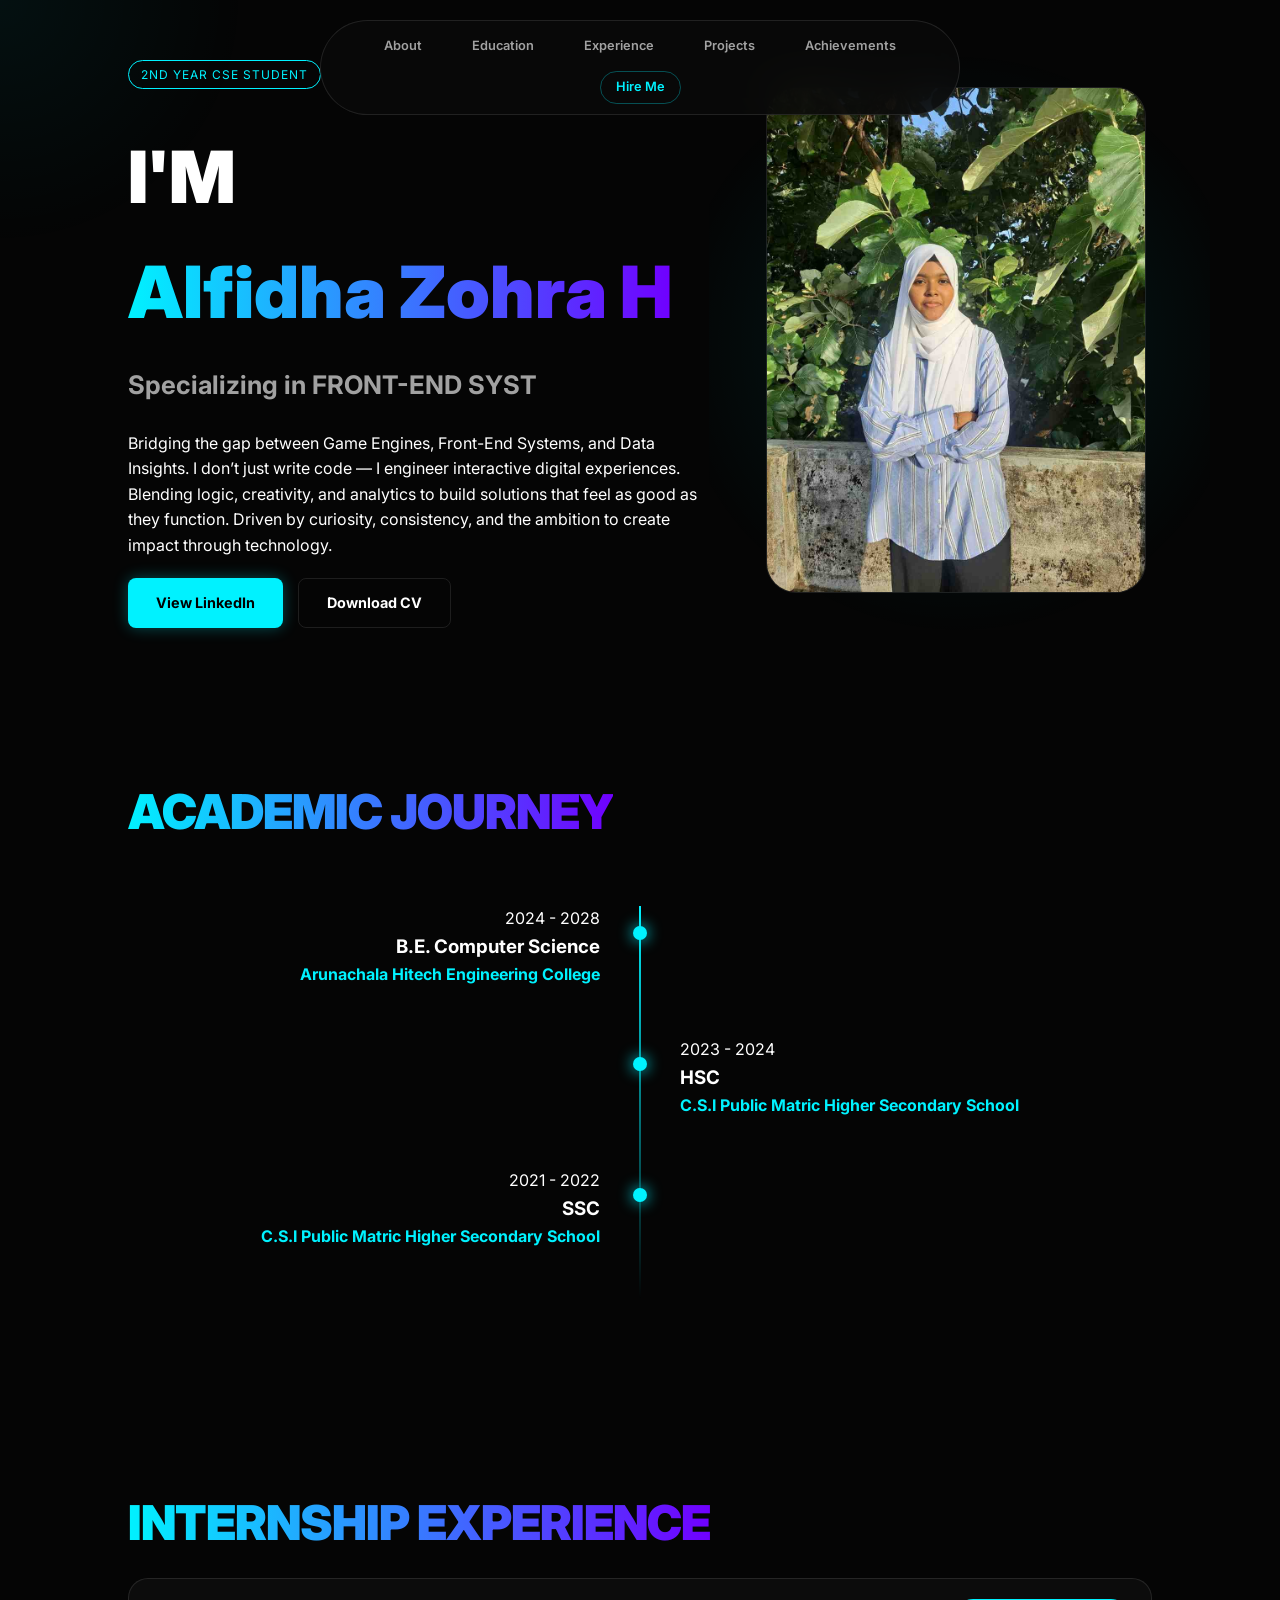
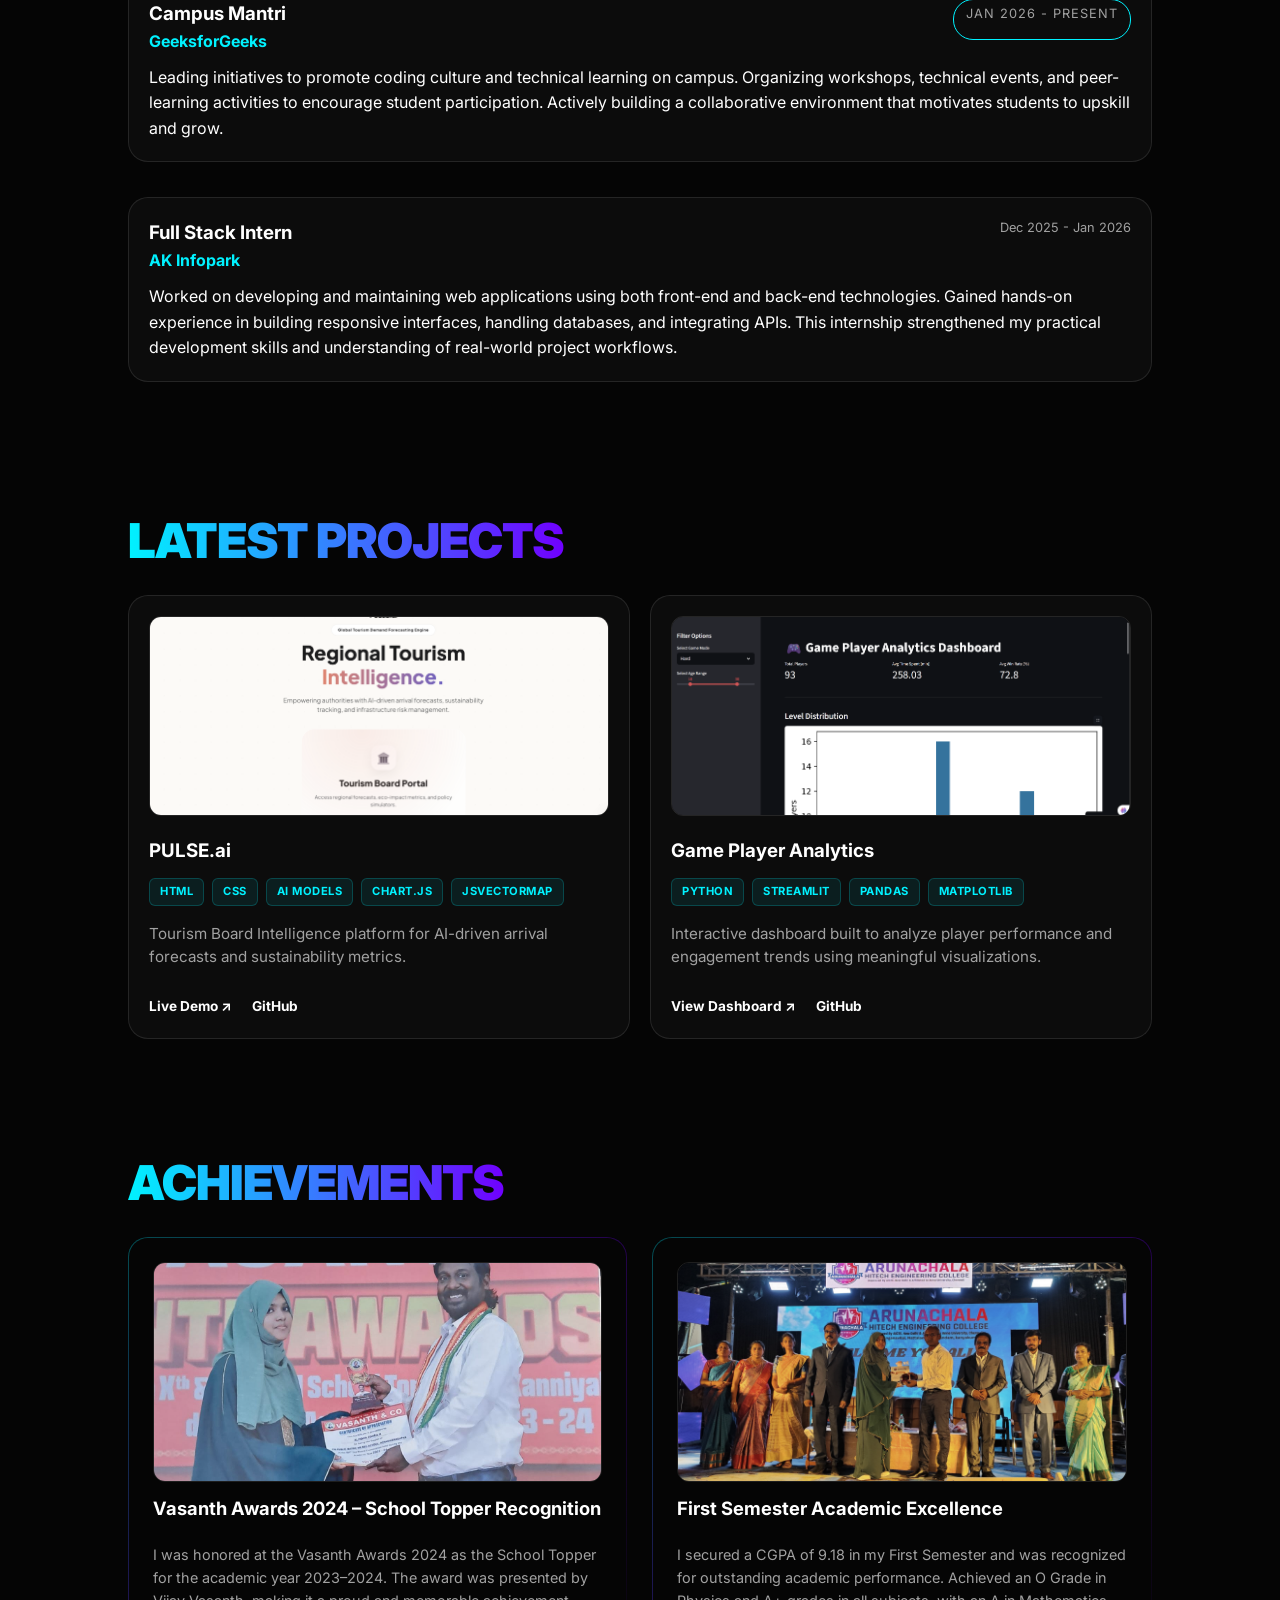
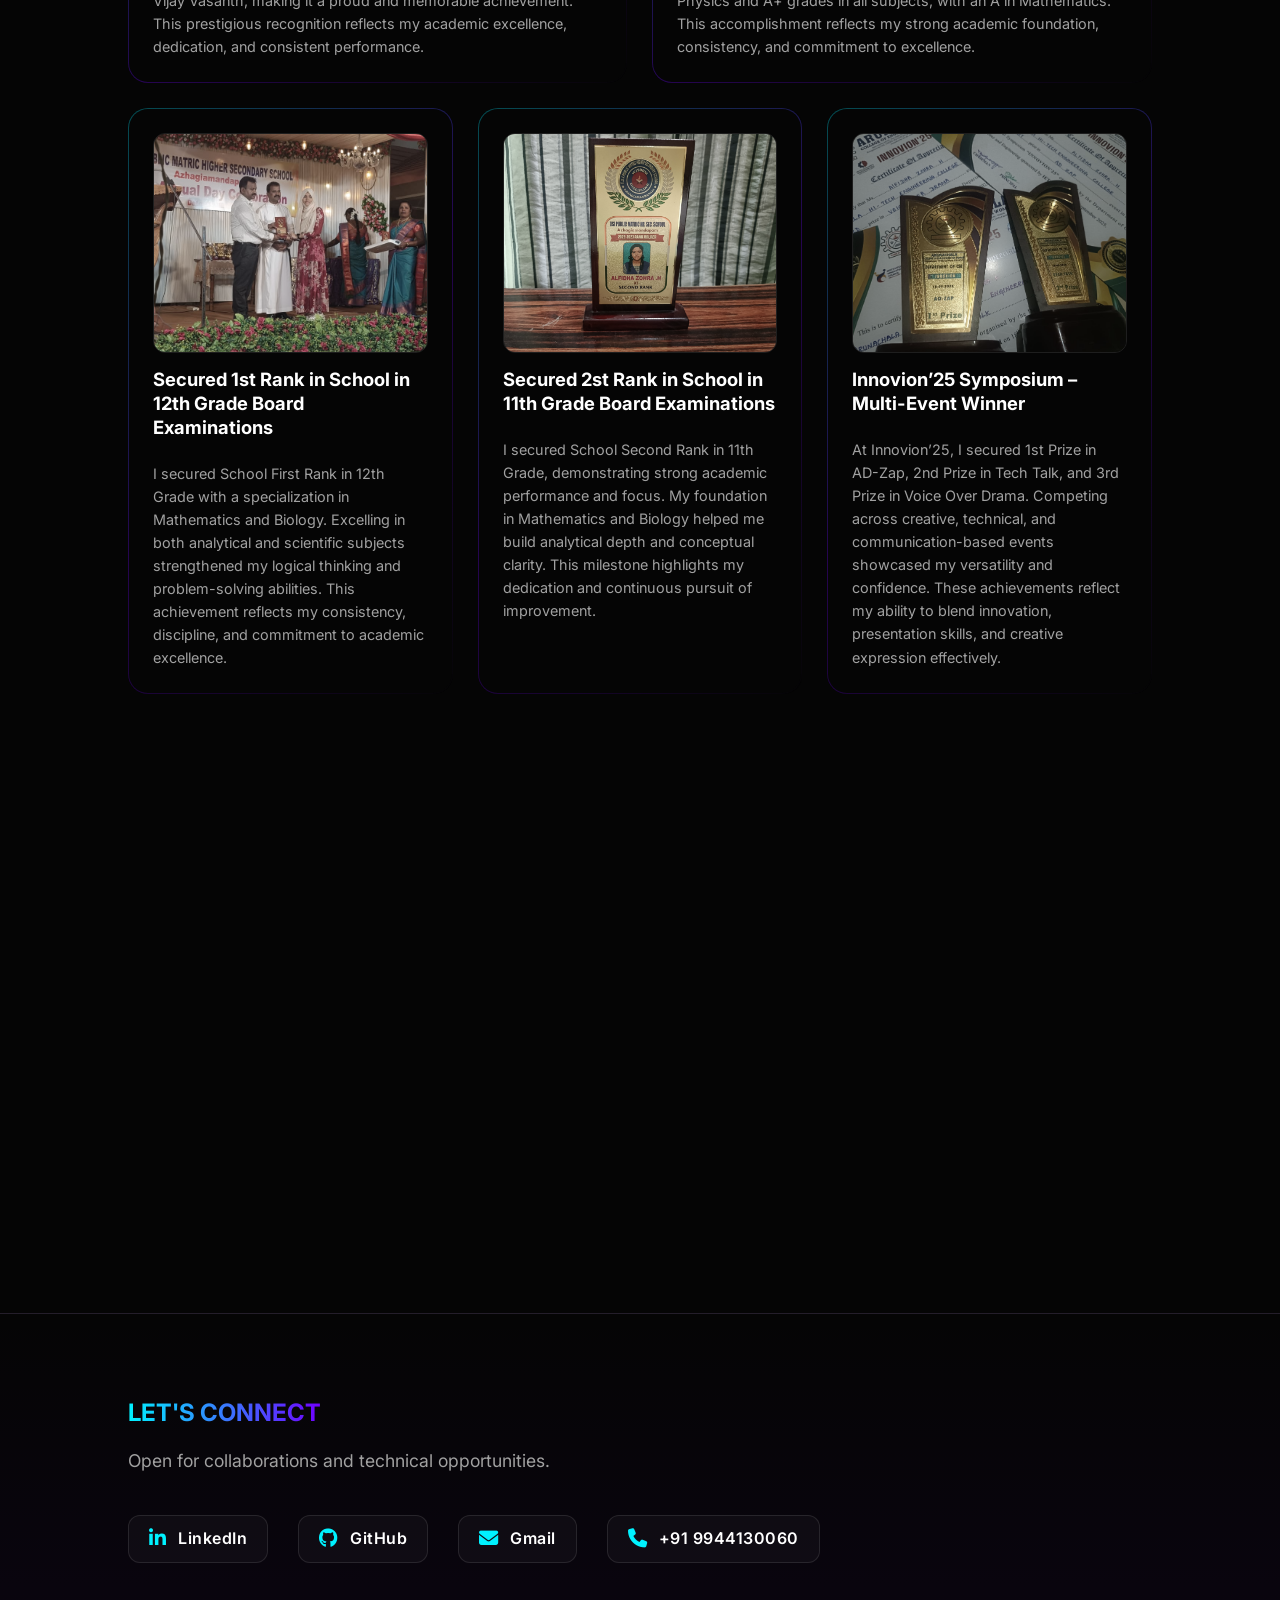
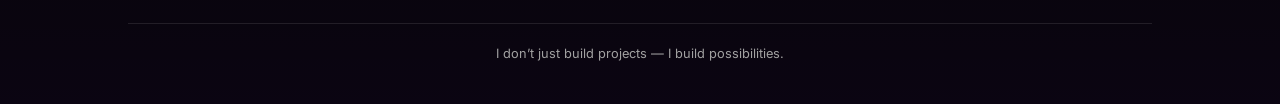
==== commit 6bdfe370: "Fixed image paths and updated files" ====
--- a/index.html
+++ b/index.html
@@ -172,27 +172,27 @@
                 <h2 class="gradient-text">ACHIEVEMENTS</h2>
             </div>
             <div class="achievement-staggered-grid">
-                <div class="standard-card reveal left-item"><div class="achievement-img-wrapper"><img src="C:\Users\Alfidha\Desktop\pf1\pictures\IMG-20250110-WA0056.jpg" class="achievement-img"></div><h3>Vasanth Awards 2024 – School Topper Recognition</h3><p>I was honored at the Vasanth Awards 2024 as the School Topper for the academic year 2023–2024.
+                <div class="standard-card reveal left-item"><div class="achievement-img-wrapper"><img src="pictures/IMG-20250110-WA0056.jpg" class="achievement-img"></div><h3>Vasanth Awards 2024 – School Topper Recognition</h3><p>I was honored at the Vasanth Awards 2024 as the School Topper for the academic year 2023–2024.
 The award was presented by Vijay Vasanth, making it a proud and memorable achievement.
 This prestigious recognition reflects my academic excellence, dedication, and consistent performance.</p></div>
-                <div class="standard-card reveal left-item"><div class="achievement-img-wrapper"><img src="C:\Users\Alfidha\Desktop\pf1\pictures\IMG-20250505-WA0001.jpg" class="achievement-img"></div><h3>First Semester Academic Excellence</h3> <p>I secured a CGPA of 9.18 in my First Semester and was recognized for outstanding academic performance.
+                <div class="standard-card reveal left-item"><div class="achievement-img-wrapper"><img src="pictures\IMG-20250505-WA0001.jpg" class="achievement-img"></div><h3>First Semester Academic Excellence</h3> <p>I secured a CGPA of 9.18 in my First Semester and was recognized for outstanding academic performance.
 Achieved an O Grade in Physics and A+ grades in all subjects, with an A in Mathematics.
 This accomplishment reflects my strong academic foundation, consistency, and commitment to excellence.</p></div>
 
-                <div class="standard-card reveal right-item"><div class="achievement-img-wrapper"><img src="C:\Users\Alfidha\Desktop\pf1\pictures\IMG-20250114-WA0033.jpg" class="achievement-img"></div><h3>Secured 1st Rank in School in 12th Grade Board Examinations</h3><p>I secured School First Rank in 12th Grade with a specialization in Mathematics and Biology.
+                <div class="standard-card reveal right-item"><div class="achievement-img-wrapper"><img src="pictures\IMG-20250114-WA0033.jpg" class="achievement-img"></div><h3>Secured 1st Rank in School in 12th Grade Board Examinations</h3><p>I secured School First Rank in 12th Grade with a specialization in Mathematics and Biology.
 Excelling in both analytical and scientific subjects strengthened my logical thinking and problem-solving abilities.
 This achievement reflects my consistency, discipline, and commitment to academic excellence.</p></div>
                 
-                <div class="standard-card reveal right-item"><div class="achievement-img-wrapper"><img src="C:\Users\Alfidha\Desktop\pf1\pictures\IMG_20260301_120342.jpg" class="achievement-img"></div><h3>Secured 2st Rank in School in 11th Grade Board Examinations</h3> <p>I secured School Second Rank in 11th Grade, demonstrating strong academic performance and focus.
+                <div class="standard-card reveal right-item"><div class="achievement-img-wrapper"><img src="pictures\IMG_20260301_120342.jpg" class="achievement-img"></div><h3>Secured 2st Rank in School in 11th Grade Board Examinations</h3> <p>I secured School Second Rank in 11th Grade, demonstrating strong academic performance and focus.
 My foundation in Mathematics and Biology helped me build analytical depth and conceptual clarity.
 This milestone highlights my dedication and continuous pursuit of improvement.</p></div>
-                <div class="standard-card reveal left-item"><div class="achievement-img-wrapper"><img src="C:\Users\Alfidha\Desktop\pf1\pictures\IMG-20250919-WA0012.jpg" class="achievement-img"></div><h3>Innovion’25 Symposium – Multi-Event Winner</h3><p>At Innovion’25, I secured 1st Prize in AD-Zap, 2nd Prize in Tech Talk, and 3rd Prize in Voice Over Drama.
+                <div class="standard-card reveal left-item"><div class="achievement-img-wrapper"><img src="pictures\IMG-20250919-WA0012.jpg" class="achievement-img"></div><h3>Innovion’25 Symposium – Multi-Event Winner</h3><p>At Innovion’25, I secured 1st Prize in AD-Zap, 2nd Prize in Tech Talk, and 3rd Prize in Voice Over Drama.
 Competing across creative, technical, and communication-based events showcased my versatility and confidence.
 These achievements reflect my ability to blend innovation, presentation skills, and creative expression effectively.</p></div>
-                <div class="standard-card reveal right-item"><div class="achievement-img-wrapper"><img src="C:\Users\Alfidha\Desktop\pf1\pictures\IMG20251223203717.jpg" class="achievement-img"></div><h3>Talent Fusion 2025 – Excellence in Presentation & Performance</h3> <p>At Talent Fusion 2025, organized by Azentra Global, I secured 1st Prize in Poster Presentation and 1st Prize in Mime.
+                <div class="standard-card reveal right-item"><div class="achievement-img-wrapper"><img src="pictures\IMG20251223203717.jpg" class="achievement-img"></div><h3>Talent Fusion 2025 – Excellence in Presentation & Performance</h3> <p>At Talent Fusion 2025, organized by Azentra Global, I secured 1st Prize in Poster Presentation and 1st Prize in Mime.
 Participating in both technical and artistic events showcased my versatility and confidence across diverse platforms.
 This experience reflects my ability to communicate ideas effectively while expressing creativity with impact.</p></div>
-                <div class="standard-card reveal left-item"><div class="achievement-img-wrapper"><img src="C:\Users\Alfidha\Desktop\pf1\pictures\IMG20260301123022.jpg" class="achievement-img"></div><h3>Annual Sports Meet – Athletic Achievements</h3><p>In my 1st Year Annual Sports Meet, I secured 1st Prize in Badminton Doubles and Throwball.
+                <div class="standard-card reveal left-item"><div class="achievement-img-wrapper"><img src="pictures\IMG20260301123022.jpg" class="achievement-img"></div><h3>Annual Sports Meet – Athletic Achievements</h3><p>In my 1st Year Annual Sports Meet, I secured 1st Prize in Badminton Doubles and Throwball.
 I also achieved 2nd Prize in Badminton Singles, showcasing both teamwork and individual performance.
 These accomplishments reflect my competitive spirit, discipline, and ability to excel beyond academics.</p></div>
             </div>
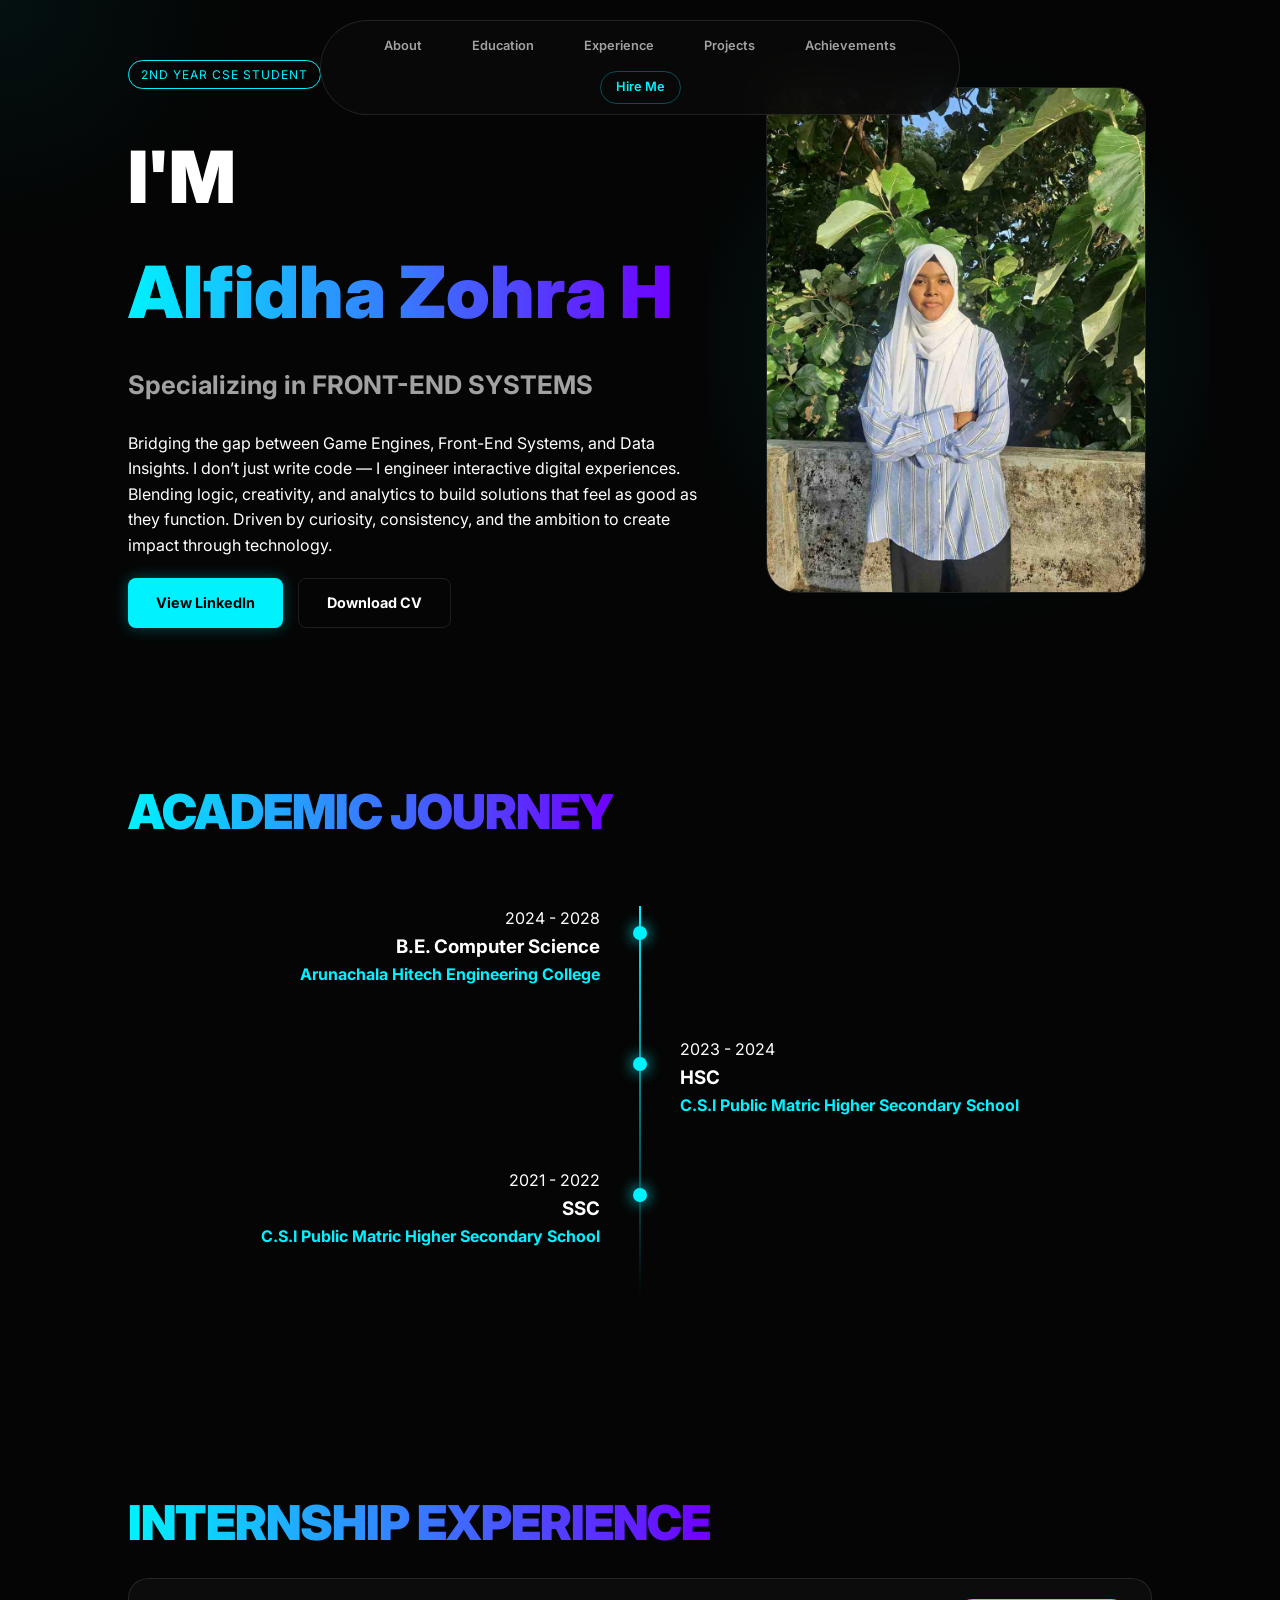
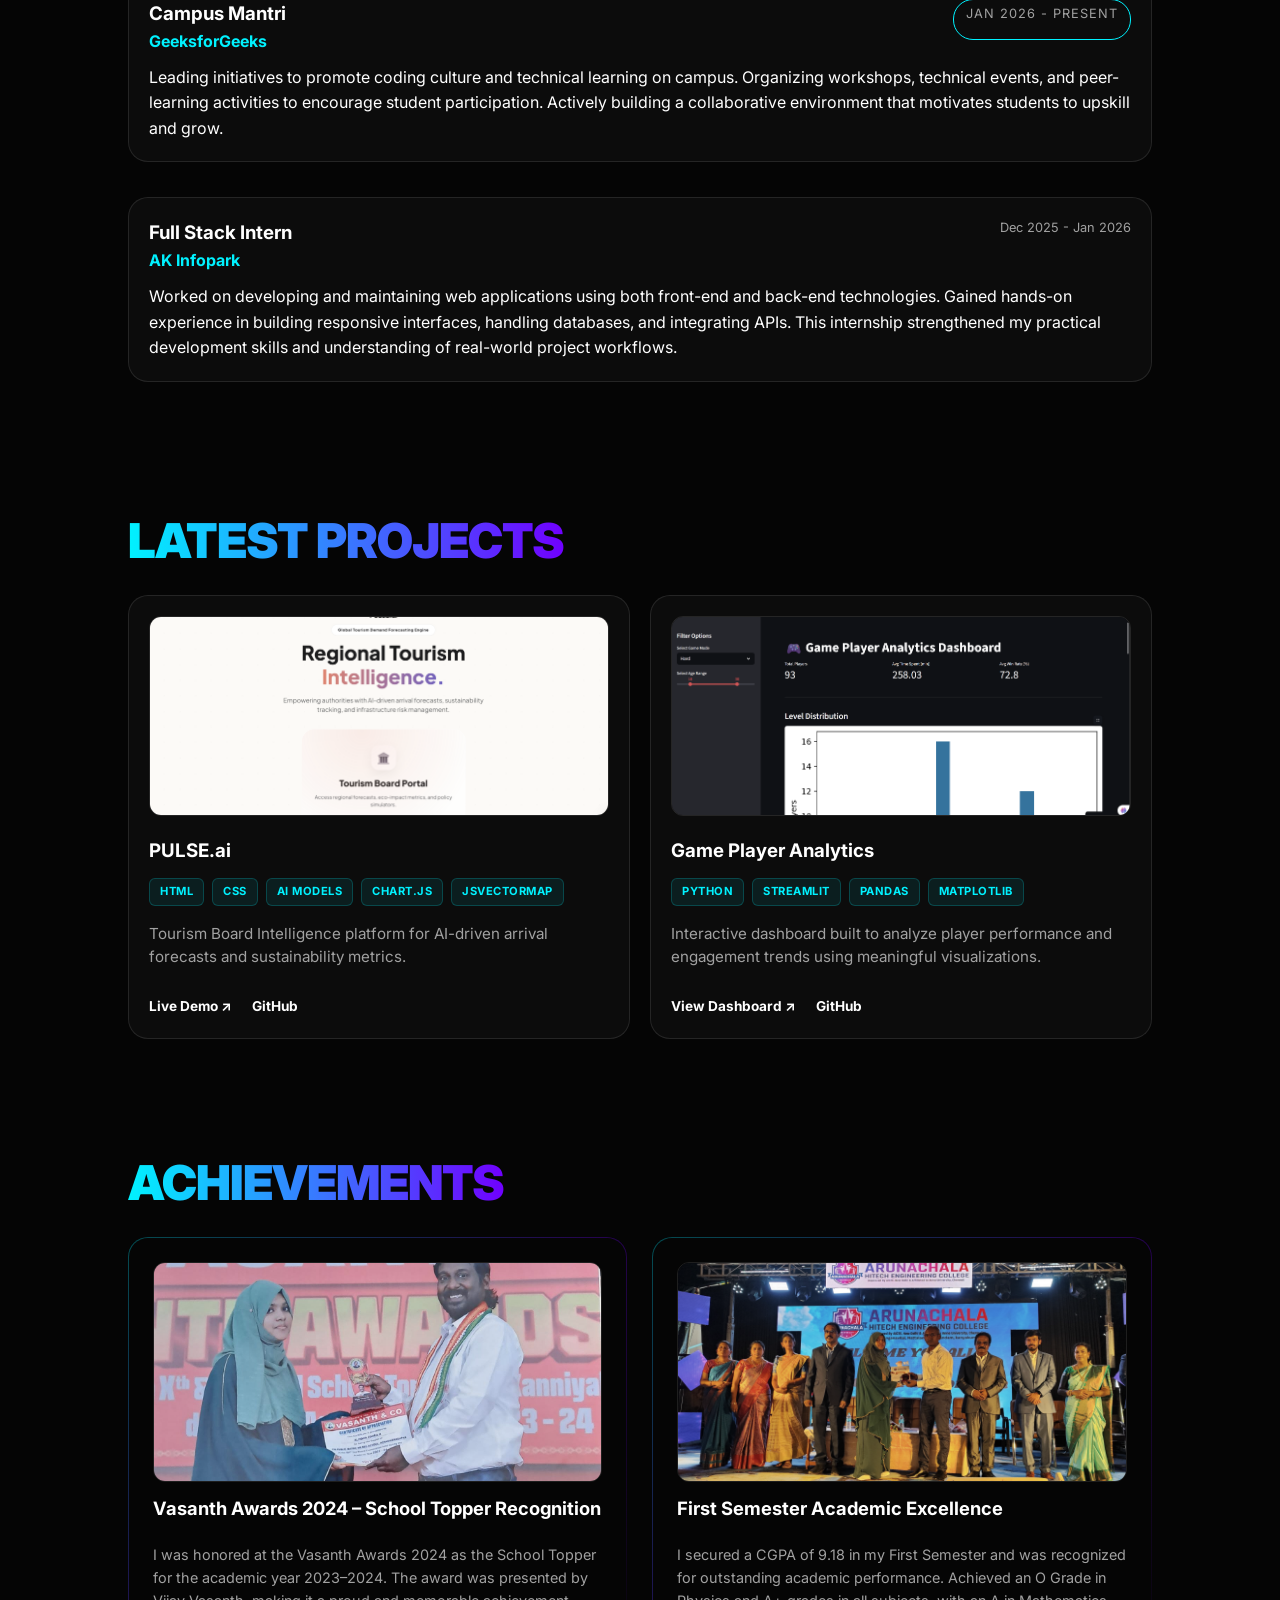
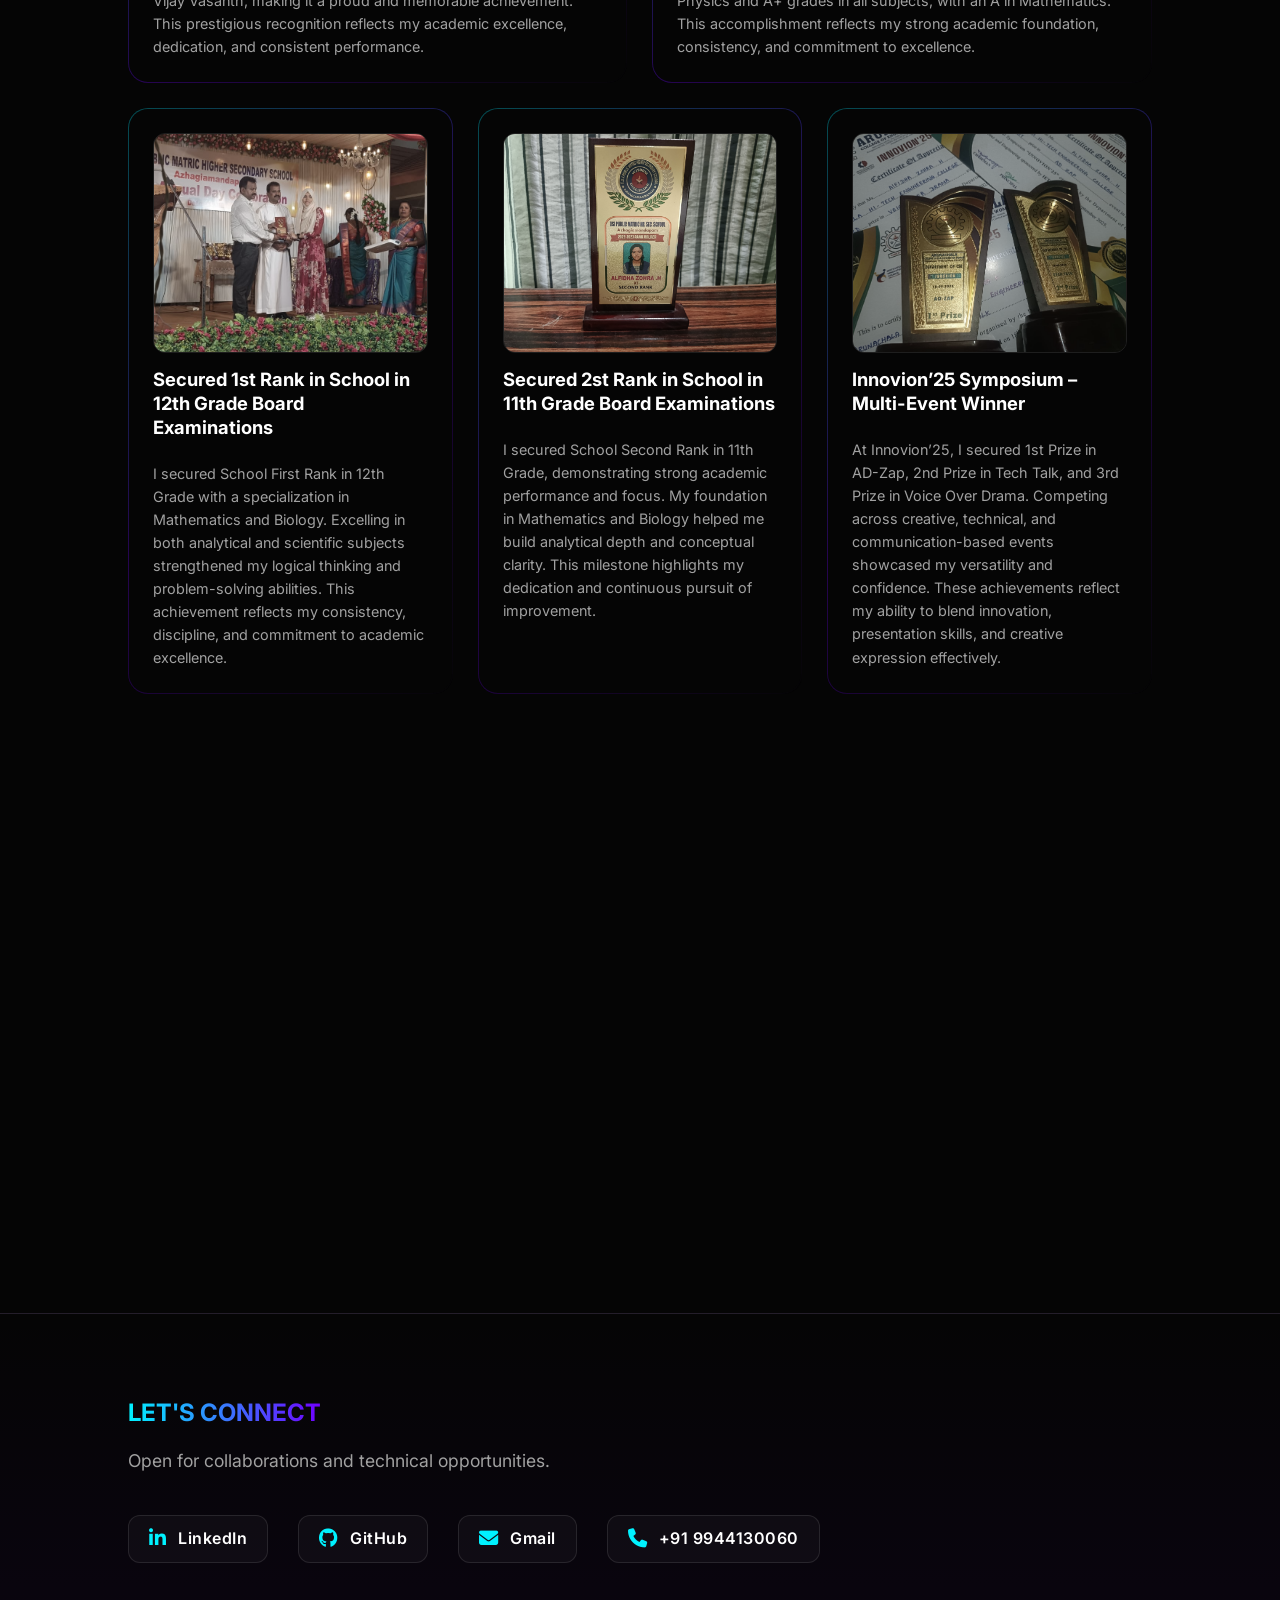
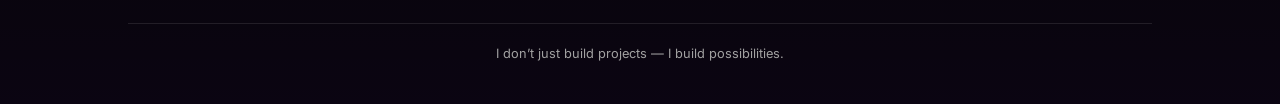
==== commit 743e2971: "Added hireme page" ====
--- a/index.html
+++ b/index.html
@@ -24,7 +24,7 @@
             <a href="#experience">Experience</a>
             <a href="#projects">Projects</a>
             <a href="#achievements">Achievements</a>
-            <a href="hireme.html" class="nav-cta">Hire Me</a>
+            <a href="#hireme.html" class="nav-cta">Hire Me</a>
         </div>
     </nav>
 
@@ -42,7 +42,7 @@
                         Driven by curiosity, consistency, and the ambition to create impact through technology.
                     </p>
                     <div class="cta-group">
-                        <a href="https://linkedin.com/in/yourprofile" target="_blank" class="btn-primary">View LinkedIn</a>
+                        <a href="https://linkedin.com/in/alfidhazohrah" target="_blank" class="btn-primary">View LinkedIn</a>
                         <a href="cv.pdf" download class="btn-secondary">Download CV</a>
                     </div>
                 </div>
@@ -219,7 +219,7 @@
                         <i class="fas fa-envelope"></i>
                         <span class="social-text">Gmail</span>
                     </a>
-                    <a href="tel:+91XXXXXXXXXX" class="social-item">
+                    <a href="tel:+91 9944130060" class="social-item">
                         <i class="fas fa-phone"></i>
                         <span class="social-text">+91 9944130060</span>
                     </a>
@@ -240,4 +240,4 @@
     <script src="script.js"></script>
 
 </body>
-</html>+</html>
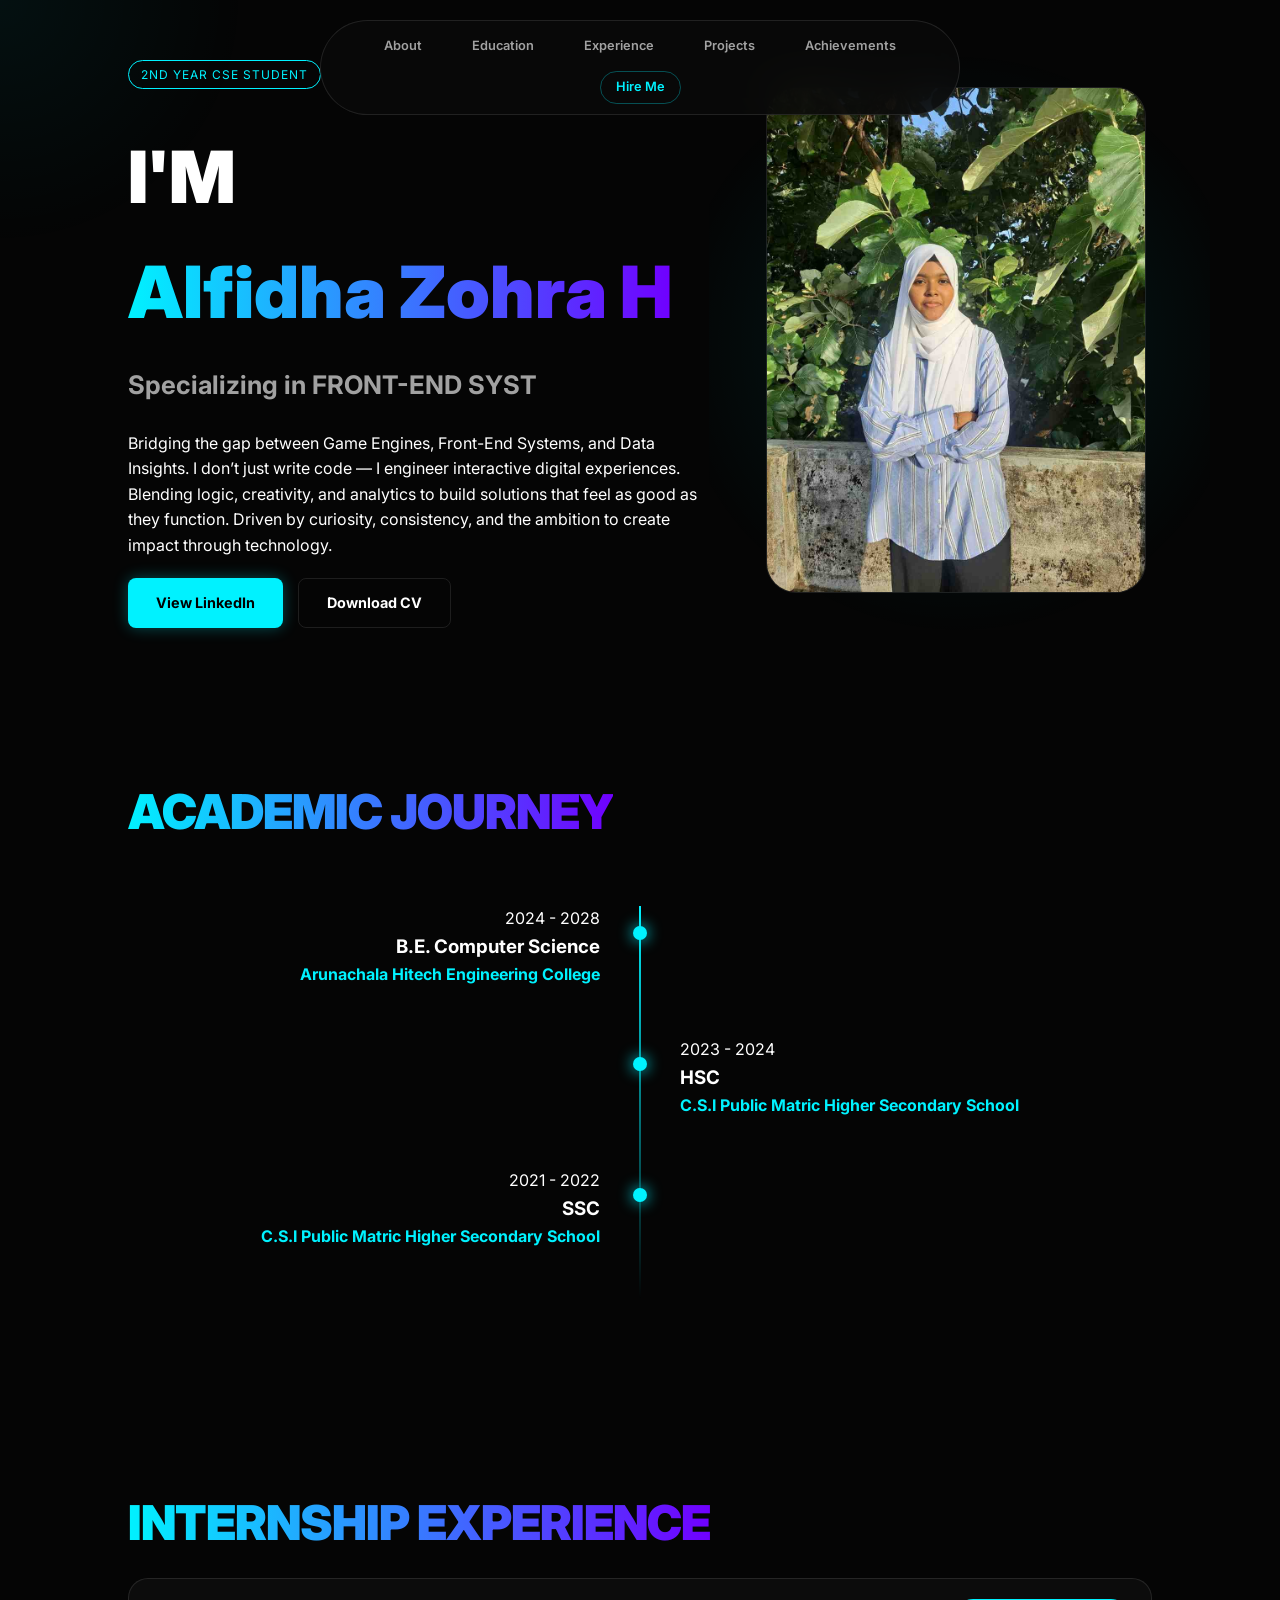
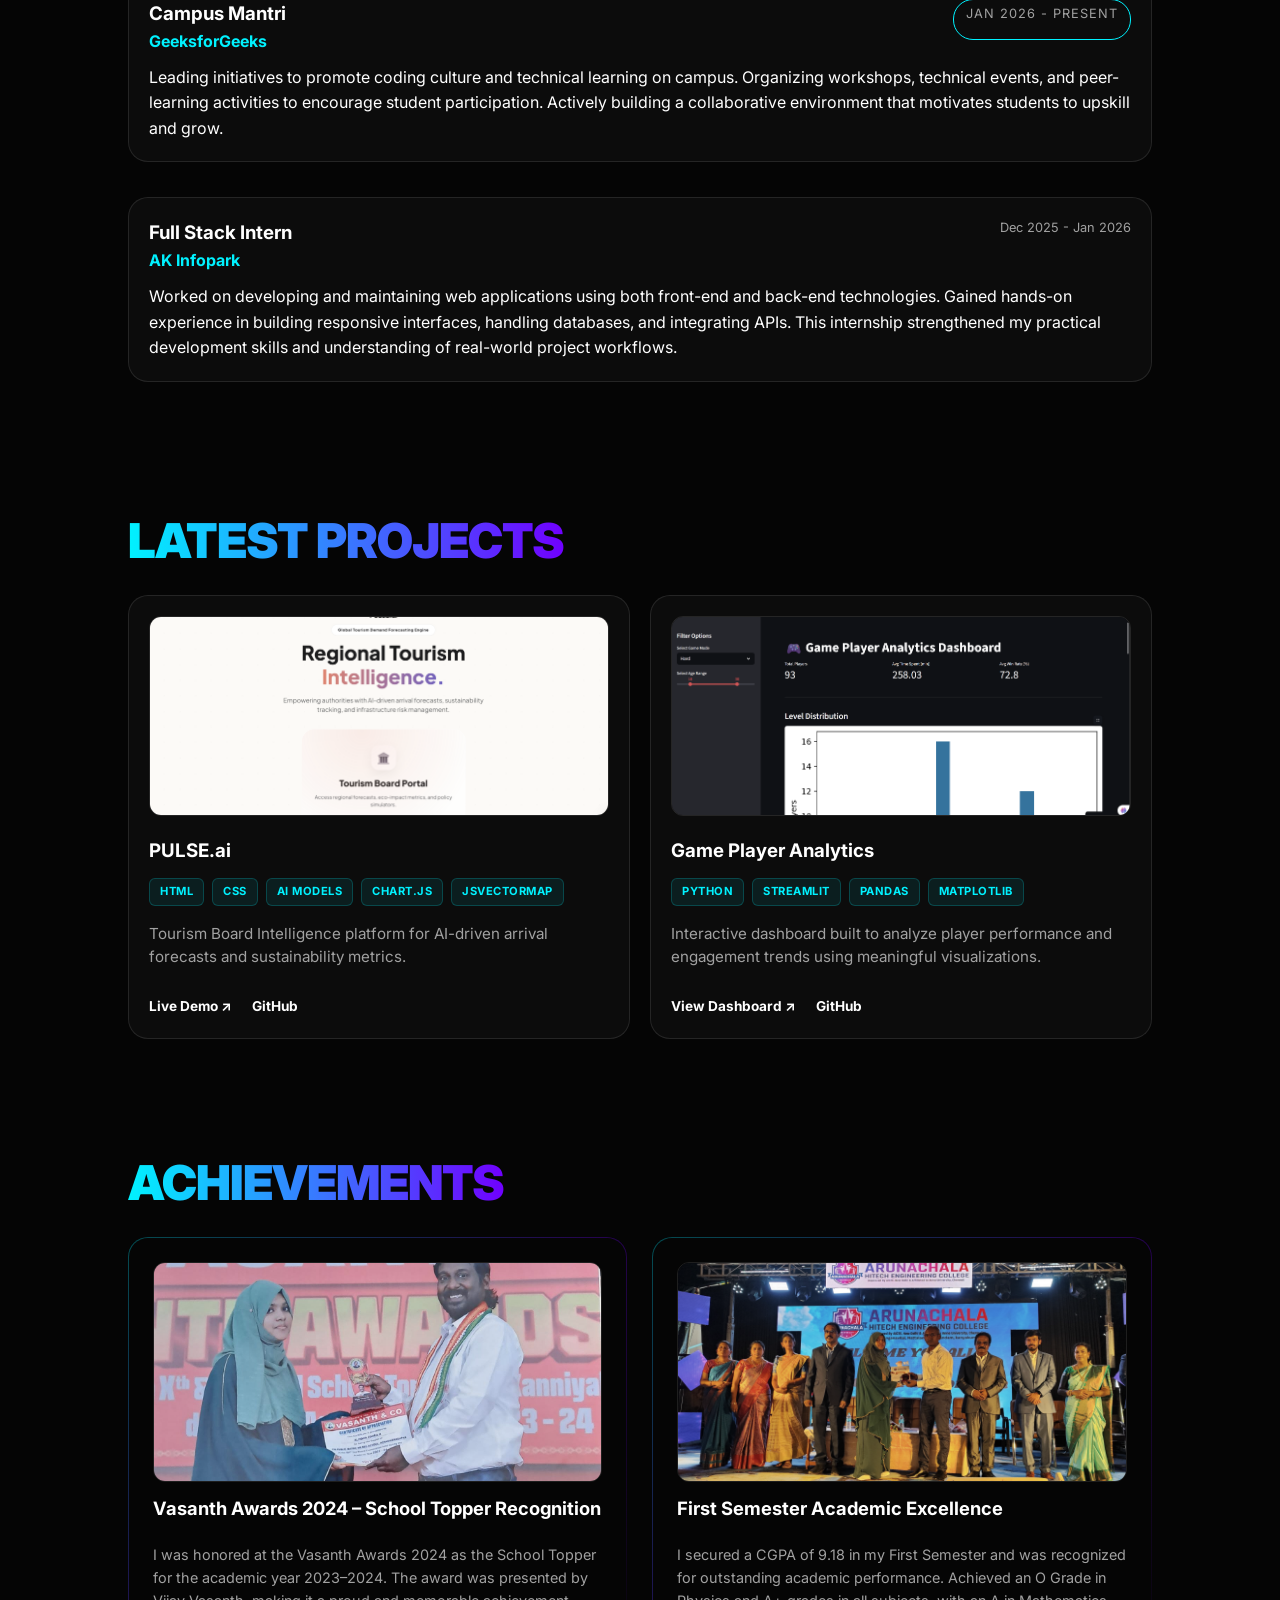
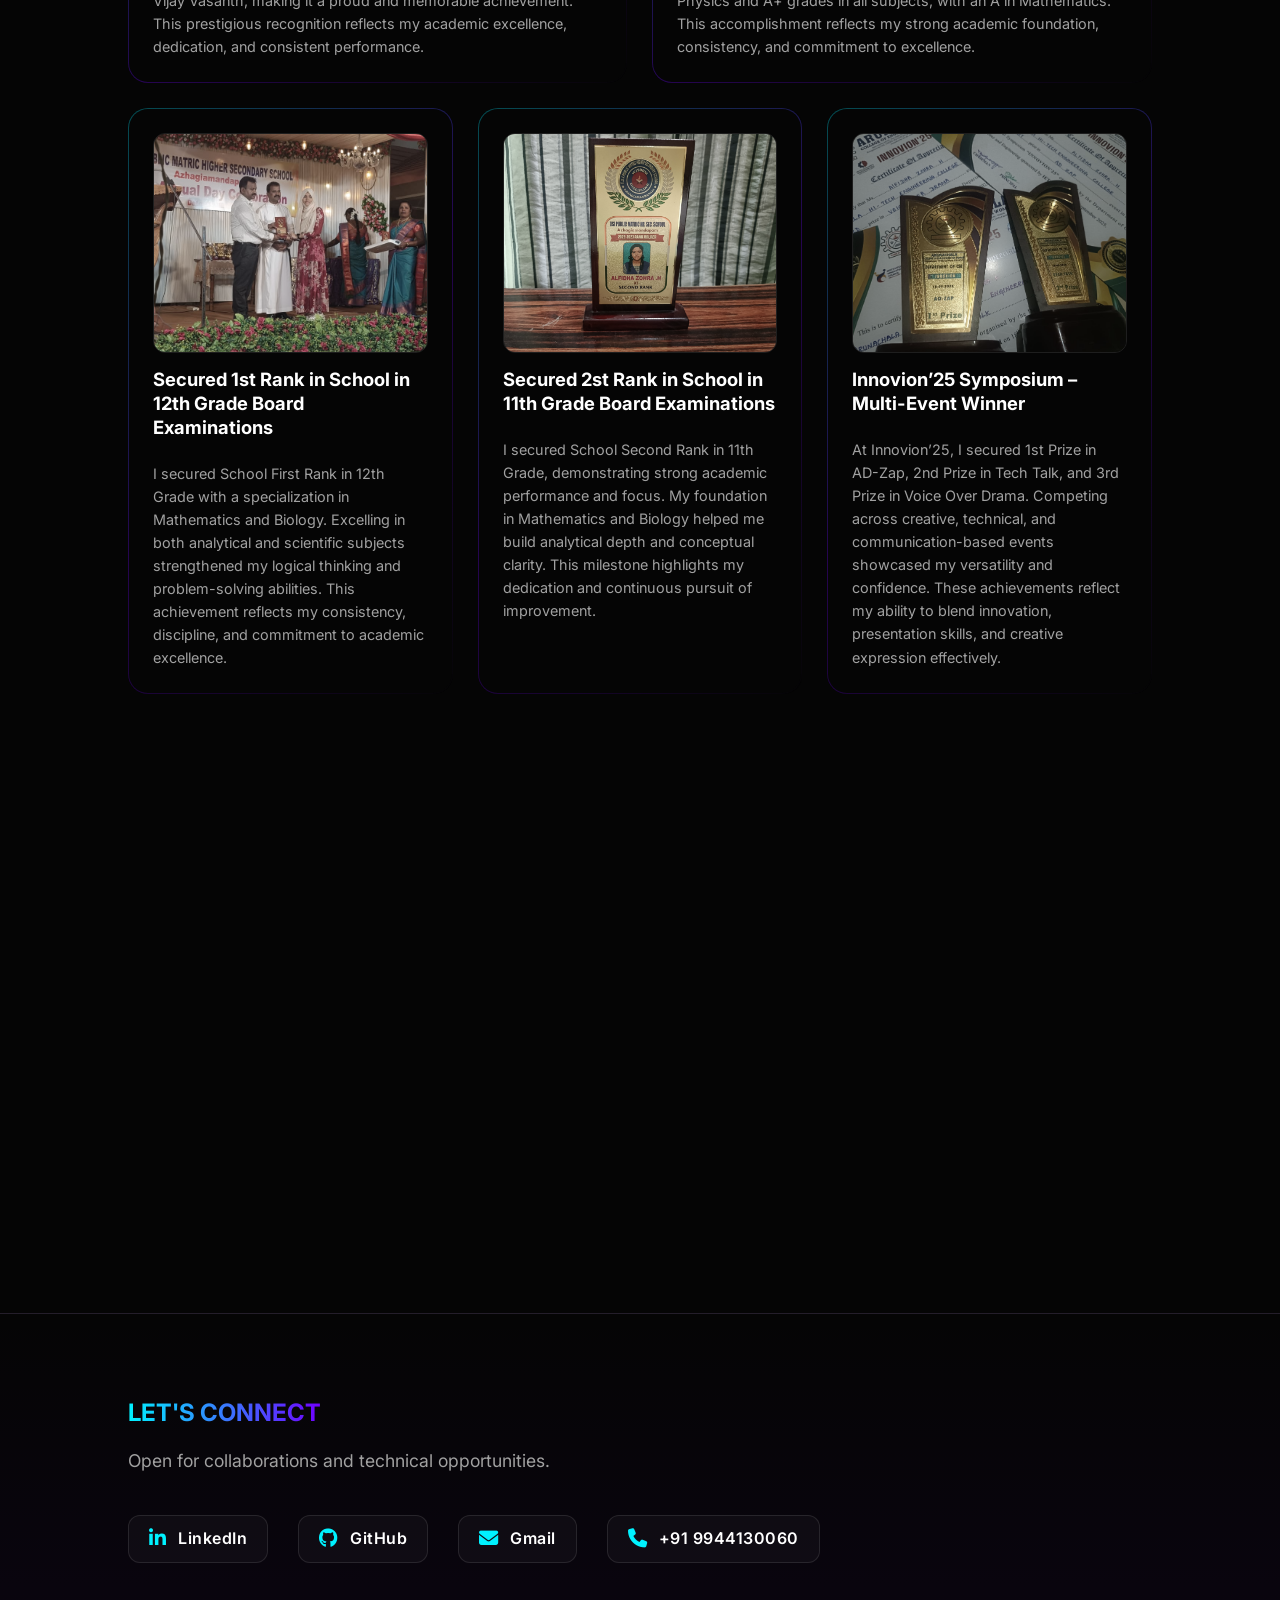
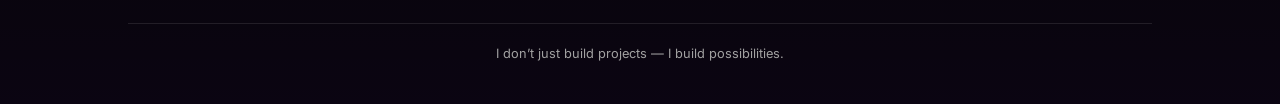
==== commit 4bbcaa73: "Added hireme page" ====
--- a/index.html
+++ b/index.html
@@ -24,7 +24,7 @@
             <a href="#experience">Experience</a>
             <a href="#projects">Projects</a>
             <a href="#achievements">Achievements</a>
-            <a href="#hireme.html" class="nav-cta">Hire Me</a>
+            <a href="hireme.html" class="nav-cta">Hire Me</a>
         </div>
     </nav>
 
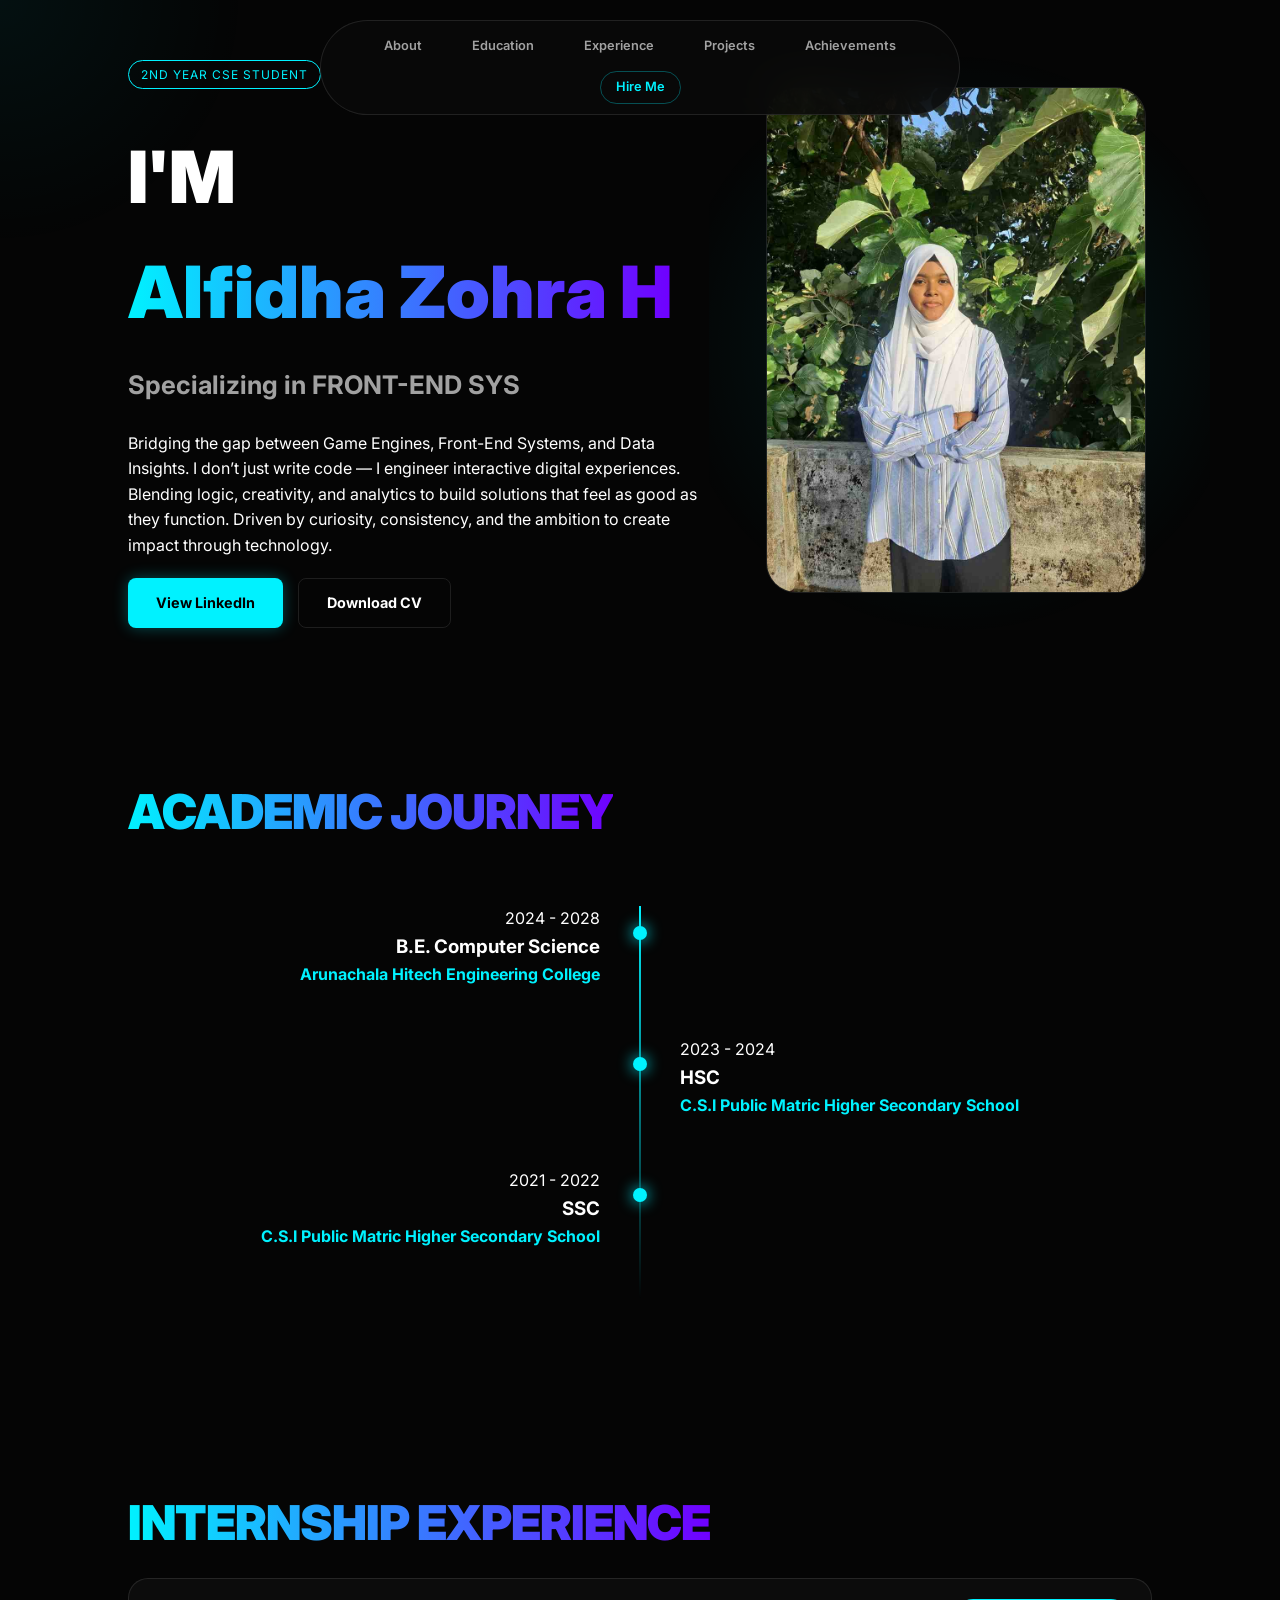
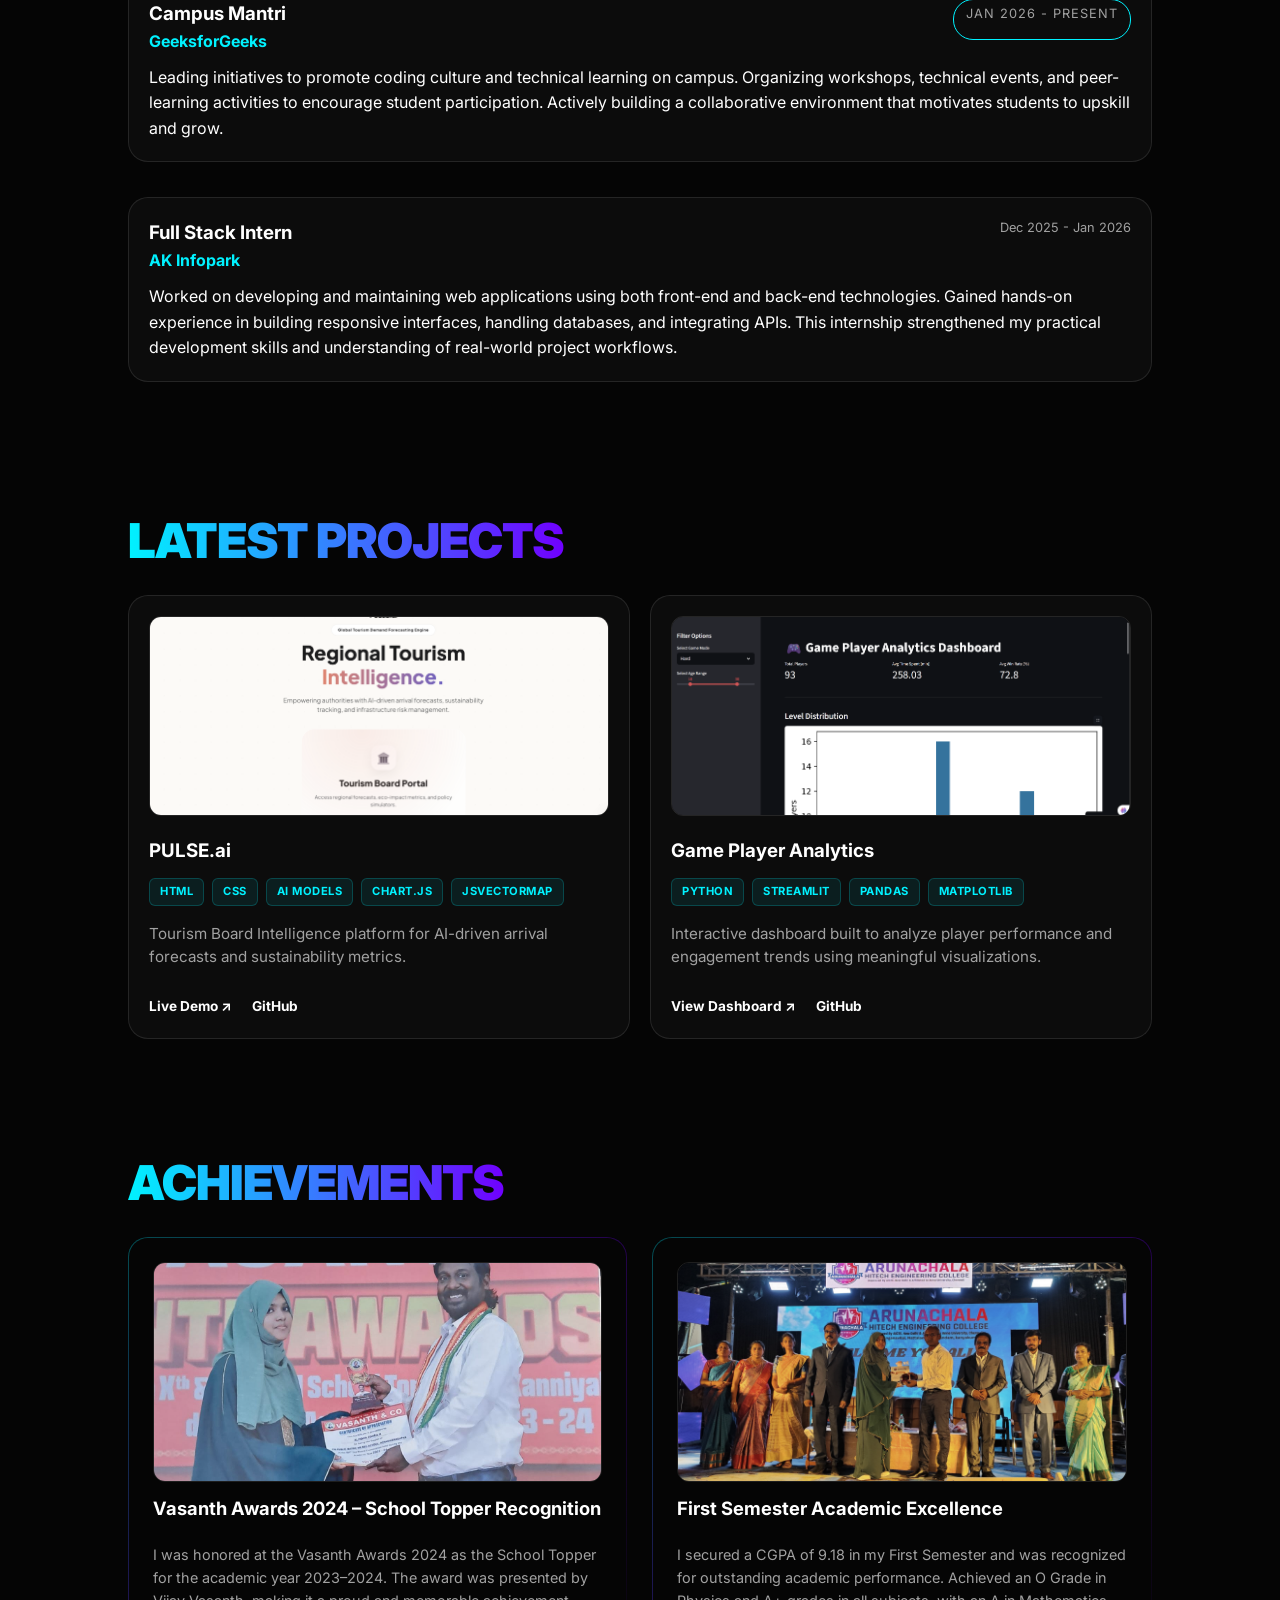
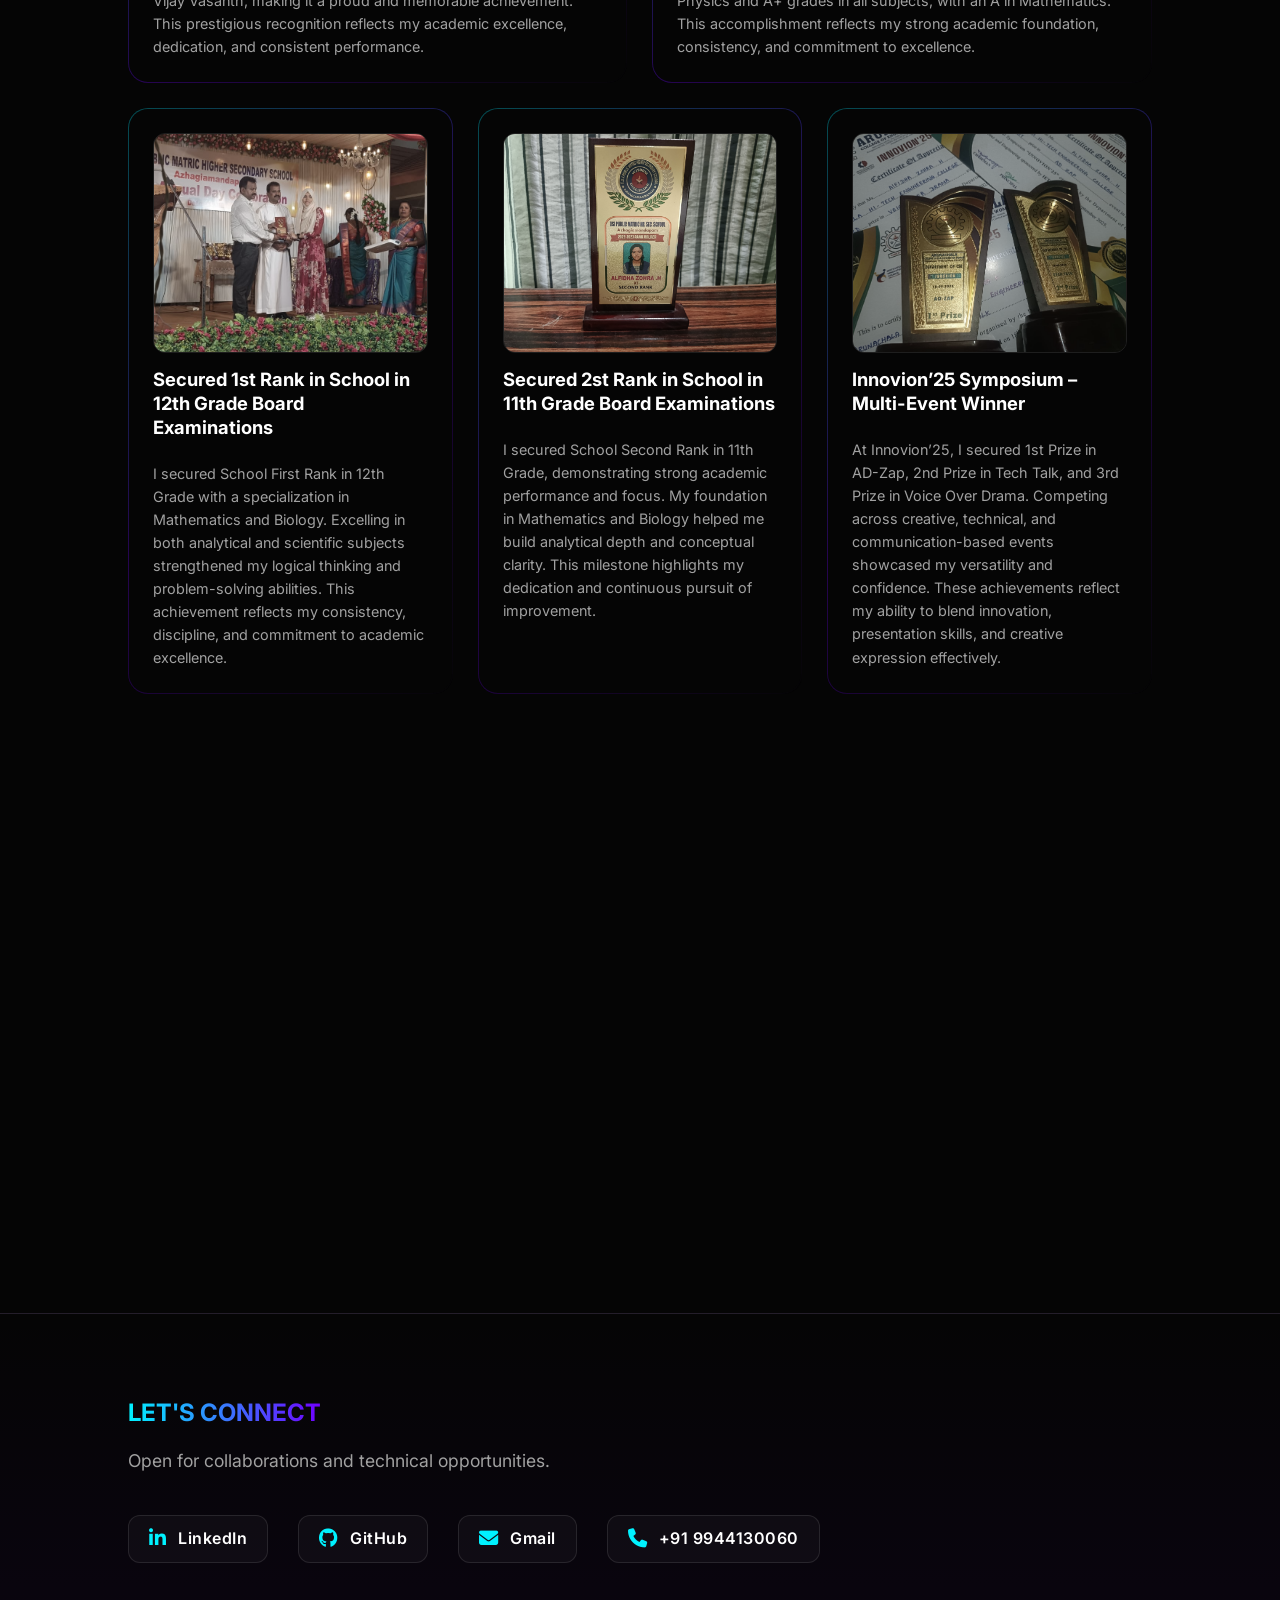
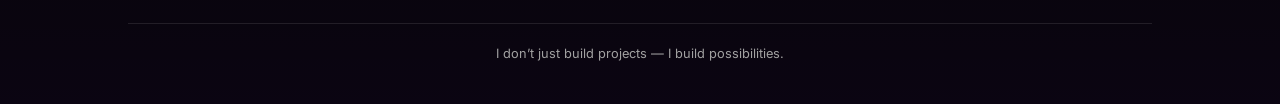
==== commit c7e23d56: "Update index.html" ====
(no text change in the page or its own stylesheets)
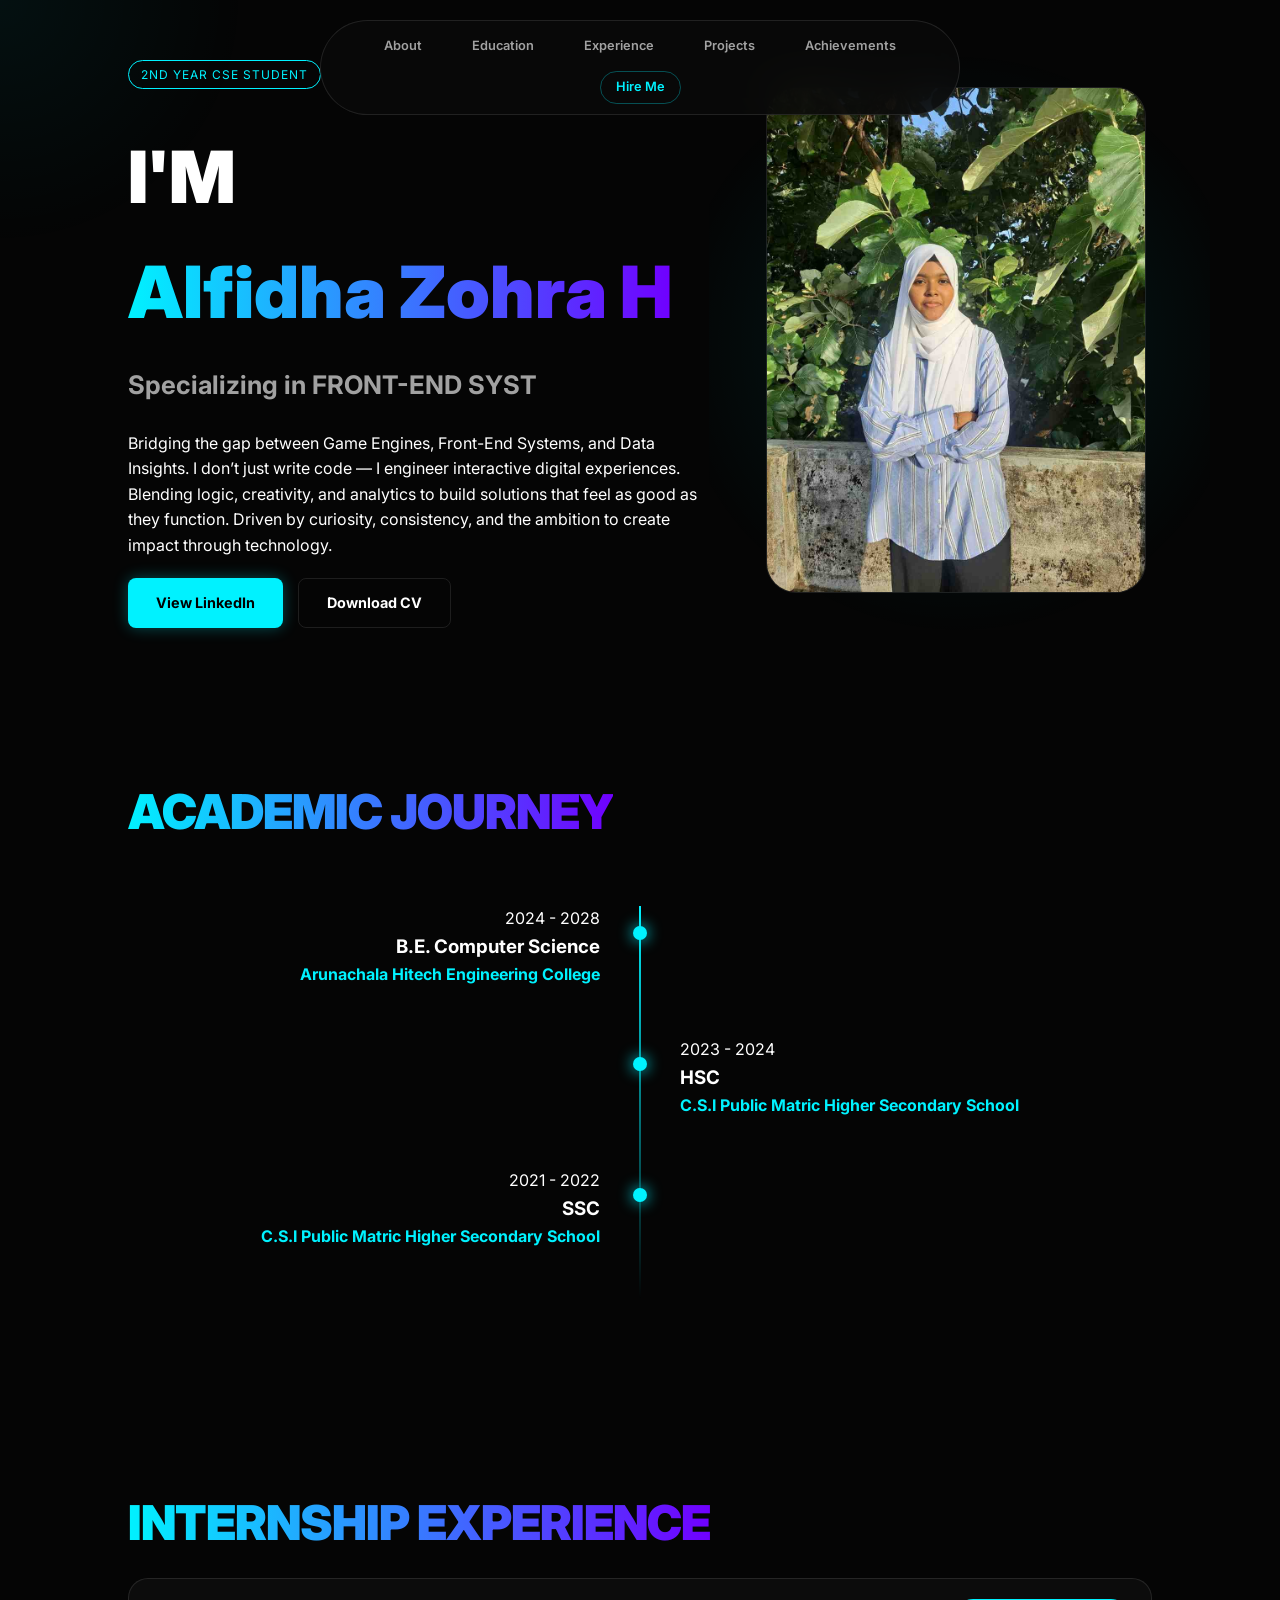
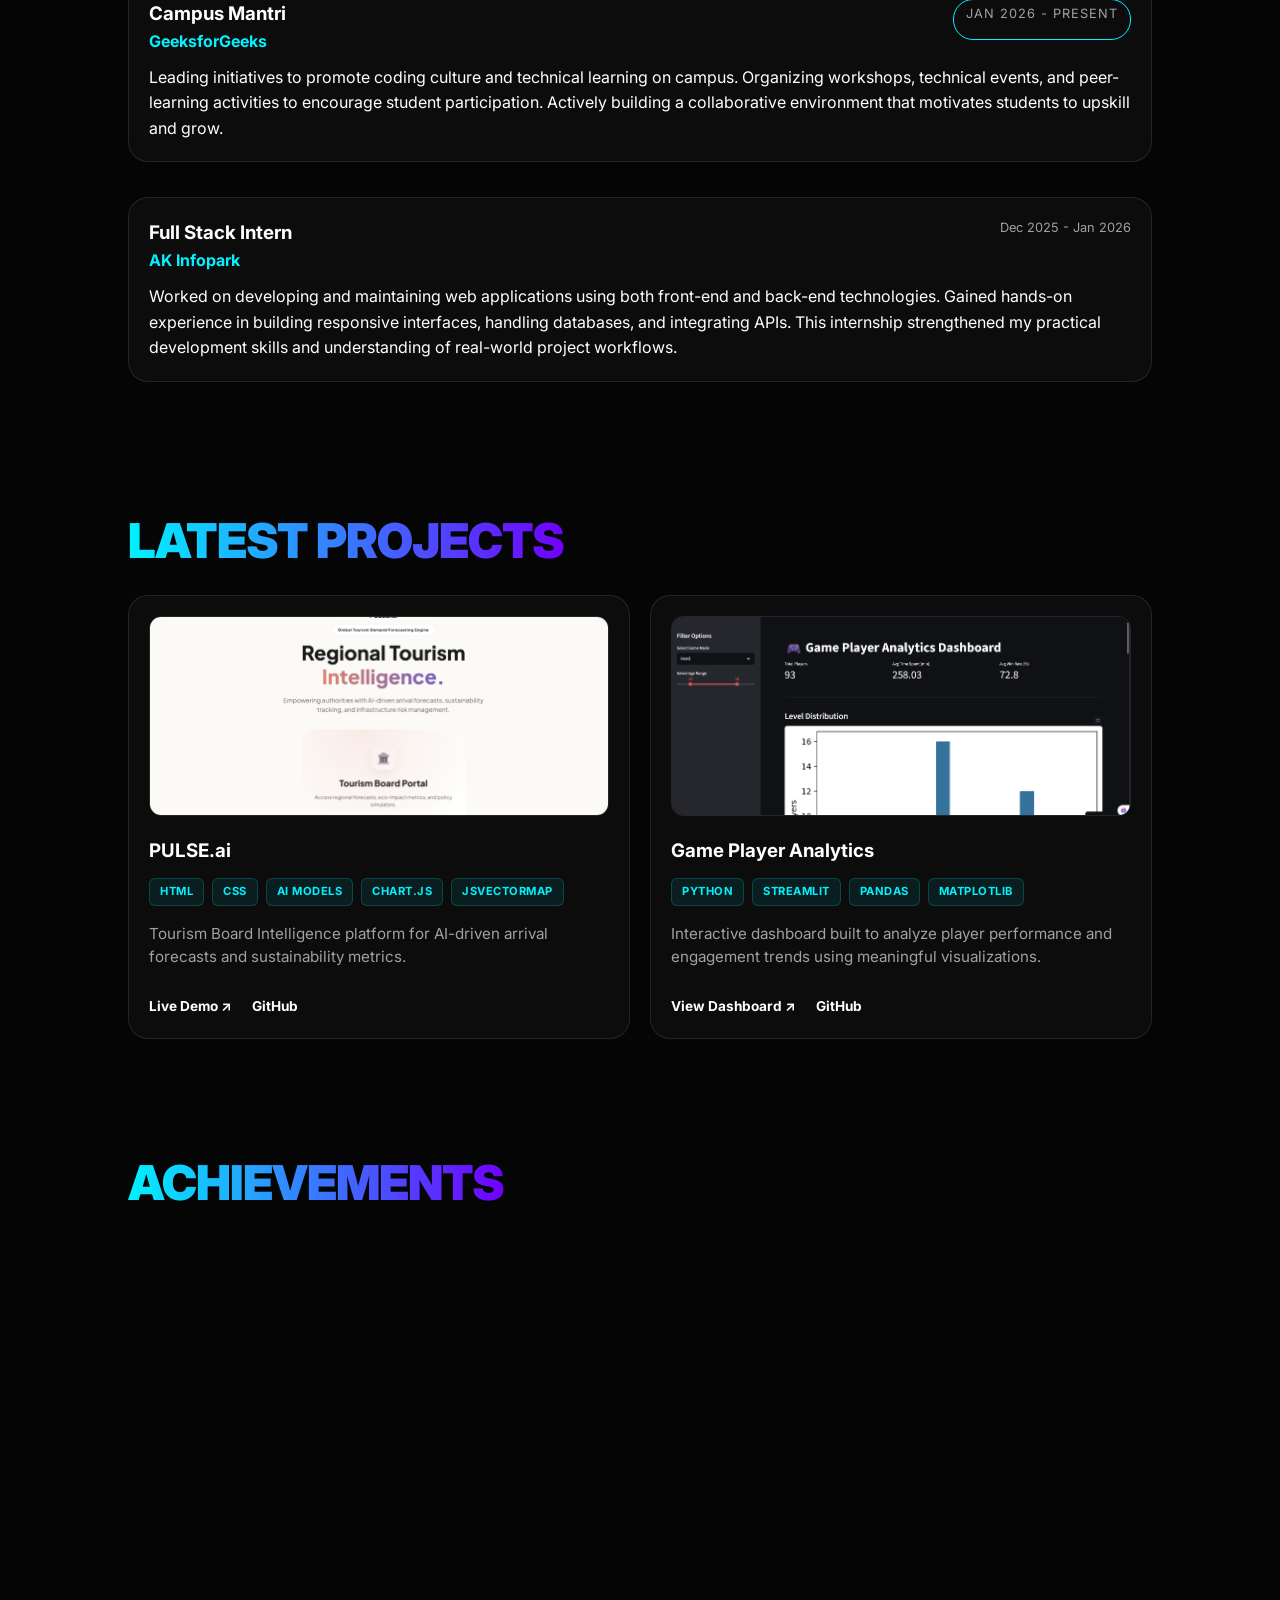
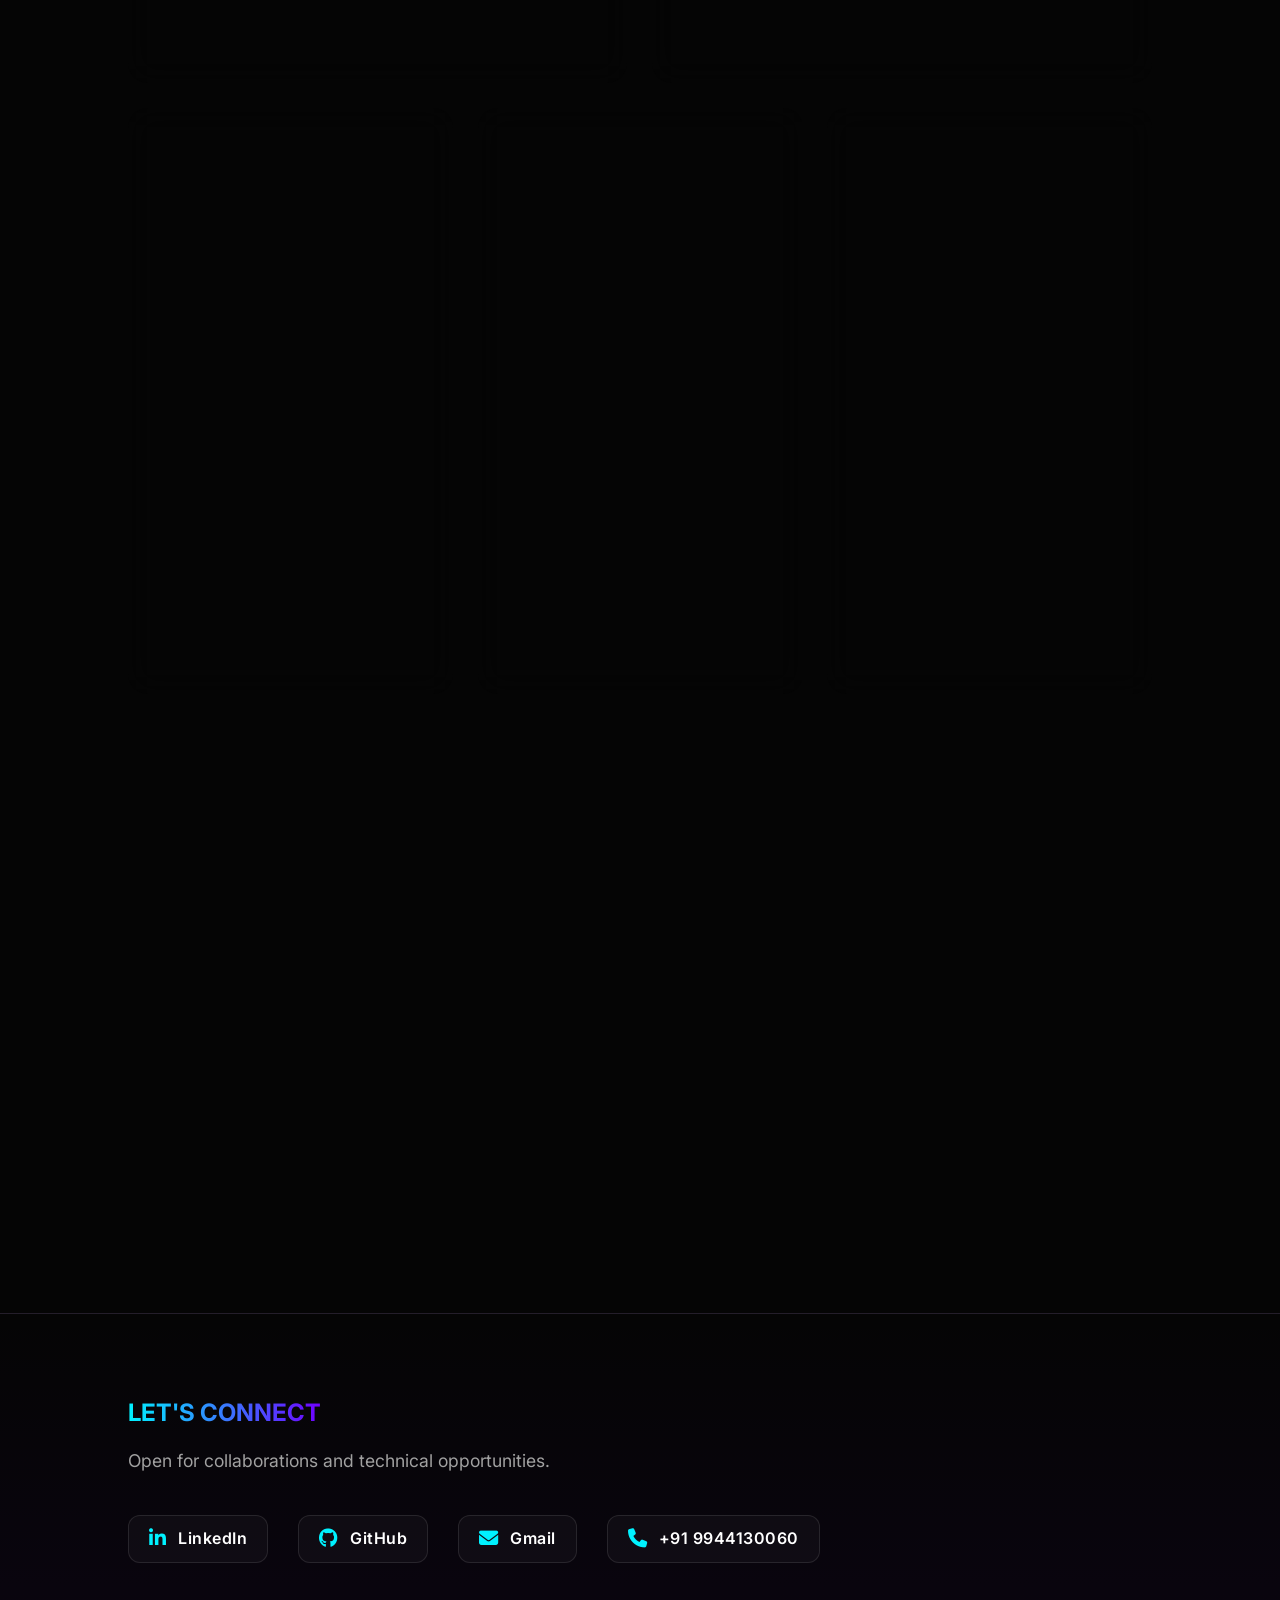
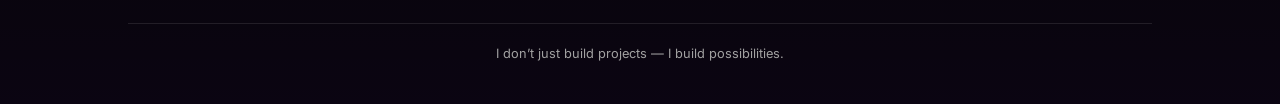
==== commit 5501ad13: "Updated portfolio" ====
--- a/index.html
+++ b/index.html
@@ -183,7 +183,7 @@
 Excelling in both analytical and scientific subjects strengthened my logical thinking and problem-solving abilities.
 This achievement reflects my consistency, discipline, and commitment to academic excellence.</p></div>
                 
-                <div class="standard-card reveal right-item"><div class="achievement-img-wrapper"><img src="pictures\IMG_20260301_120342.jpg" class="achievement-img"></div><h3>Secured 2st Rank in School in 11th Grade Board Examinations</h3> <p>I secured School Second Rank in 11th Grade, demonstrating strong academic performance and focus.
+                <div class="standard-card reveal right-item"><div class="achievement-img-wrapper"><img src="pictures\IMG_20260301_120342.jpg" class="achievement-img"></div><h3>Secured 2nd Rank in School in 11th Grade Board Examinations</h3> <p>I secured School Second Rank in 11th Grade, demonstrating strong academic performance and focus.
 My foundation in Mathematics and Biology helped me build analytical depth and conceptual clarity.
 This milestone highlights my dedication and continuous pursuit of improvement.</p></div>
                 <div class="standard-card reveal left-item"><div class="achievement-img-wrapper"><img src="pictures\IMG-20250919-WA0012.jpg" class="achievement-img"></div><h3>Innovion’25 Symposium – Multi-Event Winner</h3><p>At Innovion’25, I secured 1st Prize in AD-Zap, 2nd Prize in Tech Talk, and 3rd Prize in Voice Over Drama.
